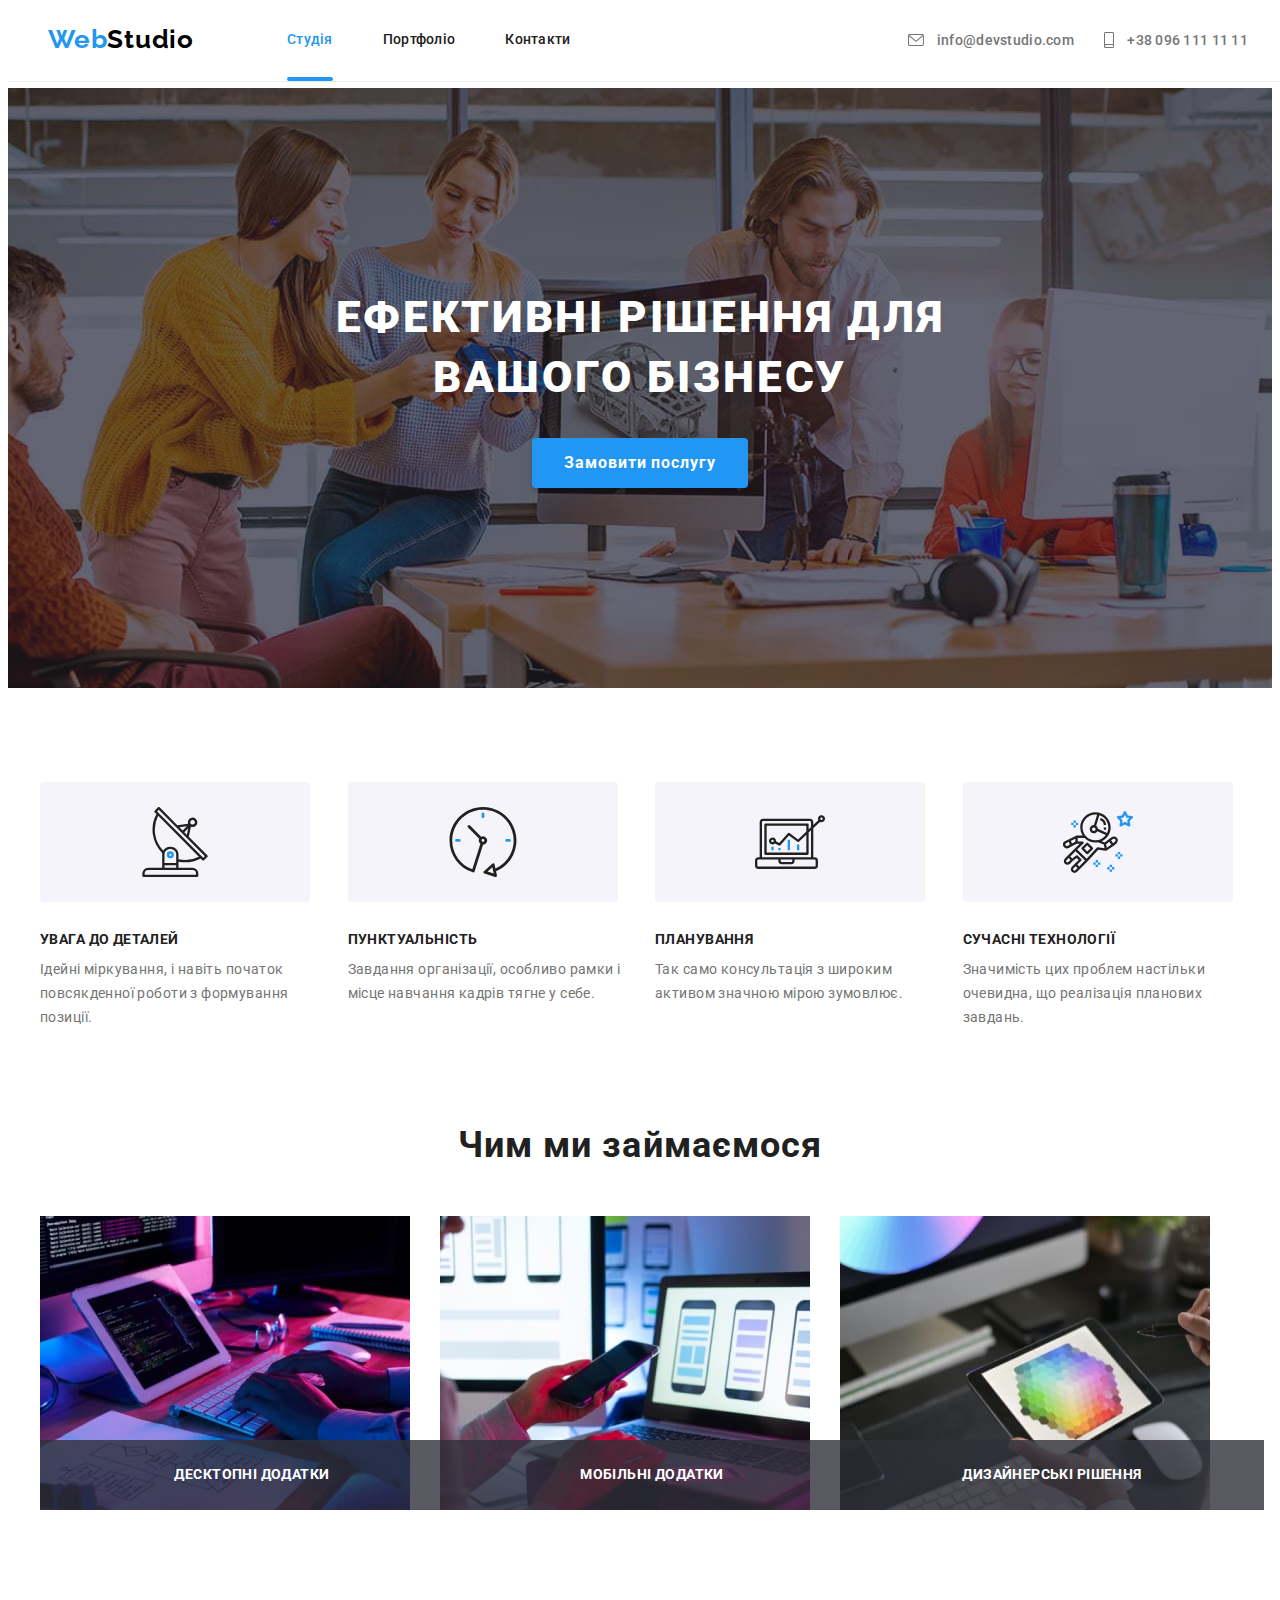
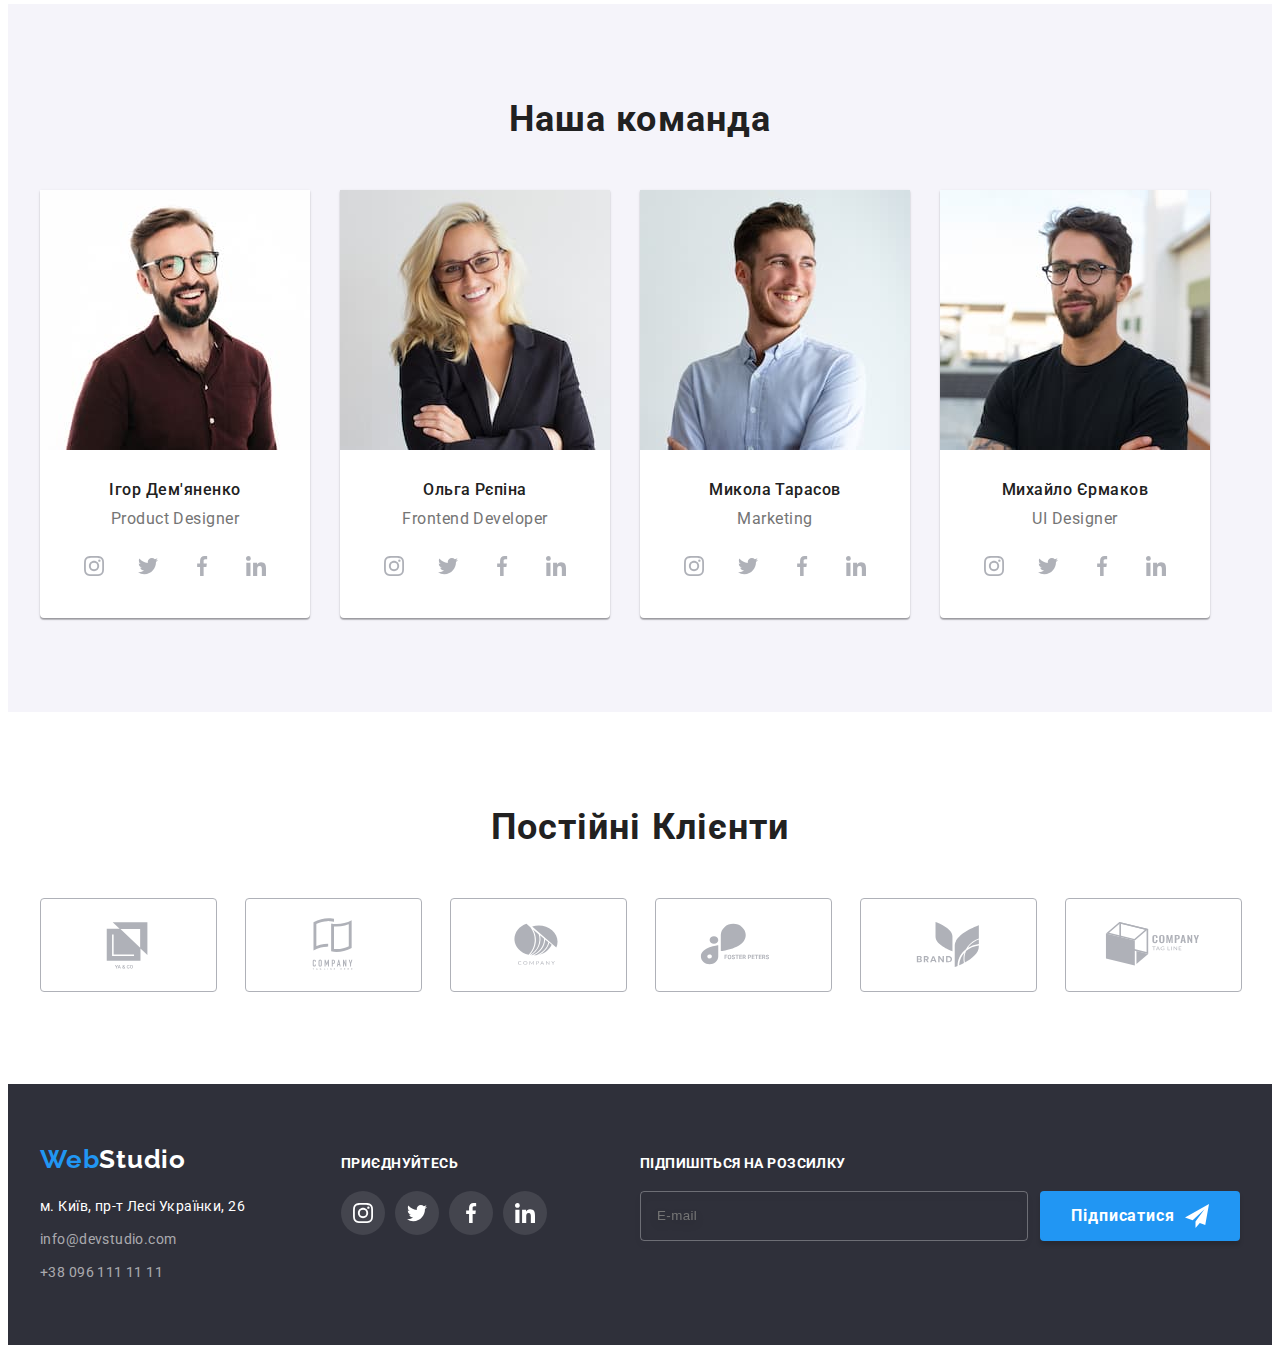
==== index.html @ 62c56f3b "clone" ====
<!DOCTYPE html>
<html lang="uk">
  <head>
    <meta charset="UTF-8" />
    <meta http-equiv="X-UA-Compatible" content="IE=edge" />
    <meta name="viewport" content="width=device-width, initial-scale=1.0" />
    <title>Студія</title>
    <link rel="preconnect" href="https://fonts.googleapis.com" />
    <link rel="preconnect" href="https://fonts.gstatic.com" crossorigin />
    <link
      href="https://fonts.googleapis.com/css2?family=Raleway:wght@700&family=Roboto:wght@400;500;700;900&display=swap"
      rel="stylesheet"
    />
    <link
      rel="stylesheet"
      href="https://cdnjs.cloudflare.com/ajax/libs/modern-normalize/1.1.0/modern-normalize.min.css"
      integrity="sha512-wpPYUAdjBVSE4KJnH1VR1HeZfpl1ub8YT/NKx4PuQ5NmX2tKuGu6U/JRp5y+Y8XG2tV+wKQpNHVUX03MfMFn9Q=="
      crossorigin="anonymous"
      referrerpolicy="no-referrer"
    />
    <link rel="stylesheet" href="./css/styles.css" />
  </head>
  <body>
    <header class="header">
      <div class="navigation-container container">
        <nav class="navigation">
          <a class="logo-link link" href="./index.html" lang="en"
            ><span class="logo-accent">Web</span>Studio</a
          >
          <ul class="navigation-list list">
            <li class="navigation-item">
              <a class="navigation-link link active" href="./index.html">Студія</a>
            </li>
            <li class="navigation-item">
              <a class="navigation-link link" href="./portfolio.html">Портфоліо</a>
            </li>
            <li class="navigation-item"><a class="navigation-link link" href="">Контакти </a></li>
          </ul>
        </nav>
        <ul class="header-list list">
          <li class="header-list-item">
            <a class="header-list-link link" href="mailto:info@devstudio.com">
              <svg class="header-list-icon" width="16" height="16">
                <use href="./images/icon-sprite.svg#icon-envelope"></use>
              </svg>
              info@devstudio.com</a
            >
          </li>
          <li class="header-list-item">
            <a class="header-list-link link" href="tel:+380961111111">
              <svg class="header-list-icon" width="10" height="16">
                <use href="./images/icon-sprite.svg#icon-smartphone"></use>
              </svg>
              +38 096 111 11 11</a
            >
          </li>
        </ul>
      </div>
    </header>
    <main class="main">
      <!-- Ефективні рішення для вашого бізнесу -->
      <section class="hero-section section">
        <div class="hero-wrap">
          <div class="container">
            <h1 class="hero-title title">Ефективні рішення для вашого бізнесу</h1>
            <button class="hero-btn" type="button" data-modal-open>Замовити послугу</button>
          </div>
        </div>
      </section>
      <!-- Наші особливості -->
      <section class="feature-section section">
        <div class="container">
          <h2 class="visually-hidden">Наші особливості</h2>
          <ul class="feature-list list">
            <li class="feature-item">
              <div class="feature-rectangle">
                <svg class="feature-icon" width="70" height="70">
                  <use href="./images/icon-sprite.svg#icon-first-feature"></use>
                </svg>
              </div>
              <h3 class="feature-title title">Увага до деталей</h3>
              <p class="feature-text">
                Ідейні міркування, і навіть початок повсякденної роботи з формування позиції.
              </p>
            </li>
            <li class="feature-item">
              <div class="feature-rectangle">
                <svg class="feature-icon" width="70" height="70">
                  <use href="./images/icon-sprite.svg#icon-second-feature"></use>
                </svg>
              </div>
              <h3 class="feature-title title">Пунктуальність</h3>
              <p class="feature-text">
                Завдання організації, особливо рамки і місце навчання кадрів тягне у себе.
              </p>
            </li>
            <li class="feature-item">
              <div class="feature-rectangle">
                <svg class="feature-icon" width="70" height="70">
                  <use href="./images/icon-sprite.svg#icon-third-feature"></use>
                </svg>
              </div>
              <h3 class="feature-title title">Планування</h3>
              <p class="feature-text">
                Так само консультація з широким активом значною мірою зумовлює.
              </p>
            </li>
            <li class="feature-item">
              <div class="feature-rectangle">
                <svg class="feature-icon" width="70" height="70">
                  <use href="./images/icon-sprite.svg#icon-fourth-feature"></use>
                </svg>
              </div>
              <h3 class="feature-title title">Сучасні технології</h3>
              <p class="feature-text">
                Значимість цих проблем настільки очевидна, що реалізація планових завдань.
              </p>
            </li>
          </ul>
        </div>
      </section>
      <!-- Чим ми займаємося -->
      <section class="section">
        <div class="container">
          <h2 class="section-title title">Чим ми займаємося</h2>
          <ul class="whatwedo-list list">
            <li class="whatwedo-item">
              <div class="whatwedo-img-thumb">
                <img
                  class="image"
                  src="./images/main-whatwedo-img-1.jpg"
                  alt="людина пише код"
                  width="370"
                  height="294"
                />
                <div class="whatwedo-overlay">
                  <h3 class="whatwedo-overlay-title">Десктопні додатки</h3>
                </div>
              </div>
            </li>
            <li class="whatwedo-item">
              <div class="whatwedo-img-thumb">
                <img
                  class="image"
                  src="./images/main-whatwedo-img-2.jpg"
                  alt="людина перевіряю дизайн мобільного застосунку"
                  width="370"
                  height="294"
                />
                <div class="whatwedo-overlay">
                  <h3 class="whatwedo-overlay-title">Мобільні додатки</h3>
                </div>
              </div>
            </li>
            <li class="whatwedo-item">
              <div class="whatwedo-img-thumb">
                <img
                  class="image"
                  src="./images/main-whatwedo-img-3.jpg"
                  alt="дизайнер обирає колір"
                  width="370"
                  height="294"
                />
                <div class="whatwedo-overlay">
                  <h3 class="whatwedo-overlay-title">Дизайнерські рішення</h3>
                </div>
              </div>
            </li>
          </ul>
        </div>
      </section>
      <!-- Наша команда -->
      <section class="gray-background-section section">
        <div class="container">
          <h2 class="section-title title">Наша команда</h2>
          <ul class="team-list list">
            <li class="team-card">
              <img
                src="./images/main-ourteam-img-1.jpg"
                alt="фотокартка Ігоря Дем'яненко"
                width="270"
                height="260"
              />
              <div class="team-member-description">
                <h3 class="team-member-name title">Ігор Дем'яненко</h3>
                <p class="member-job-position" lang="en">Product Designer</p>
                <ul class="member-soc-list soc-list list">
                  <li class="member-soc-item soc-item">
                    <a
                      href=""
                      class="member-soc-link soc-link link outline-remover"
                      target="_blank"
                      rel="noopener noreferrer nofollow"
                      ><svg class="member-soc-icon soc-icon" width="20" height="20">
                        <use href="./images/icon-sprite.svg#icon-instagram"></use></svg
                    ></a>
                  </li>
                  <li class="member-soc-item soc-item">
                    <a
                      href=""
                      class="member-soc-link soc-link link outline-remover"
                      target="_blank"
                      rel="noopener noreferrer nofollow"
                      ><svg class="member-soc-icon soc-icon" width="20" height="20">
                        <use href="./images/icon-sprite.svg#icon-twitter"></use></svg
                    ></a>
                  </li>
                  <li class="member-soc-item soc-item">
                    <a
                      href=""
                      class="member-soc-link soc-link link outline-remover"
                      target="_blank"
                      rel="noopener noreferrer nofollow"
                      ><svg class="member-soc-icon soc-icon" width="20" height="20">
                        <use href="./images/icon-sprite.svg#icon-facebook"></use></svg
                    ></a>
                  </li>
                  <li class="member-soc-item soc-item">
                    <a
                      href=""
                      class="member-soc-link soc-link link outline-remover"
                      target="_blank"
                      rel="noopener noreferrer nofollow"
                      ><svg class="member-soc-icon soc-icon" width="20" height="20">
                        <use href="./images/icon-sprite.svg#icon-linkedin"></use></svg
                    ></a>
                  </li>
                </ul>
              </div>
            </li>
            <li class="team-card">
              <img
                src="./images/main-ourteam-img-2.jpg"
                alt="фотокартка Ольги Рєпіної"
                width="270"
                height="260"
              />
              <div class="team-member-description">
                <h3 class="team-member-name title">Ольга Рєпіна</h3>
                <p class="member-job-position" lang="en">Frontend Developer</p>
                <ul class="member-soc-list soc-list list">
                  <li class="member-soc-item soc-item">
                    <a
                      href=""
                      class="member-soc-link soc-link link outline-remover"
                      target="_blank"
                      rel="noopener noreferrer nofollow"
                      ><svg class="member-soc-icon soc-icon" width="20" height="20">
                        <use href="./images/icon-sprite.svg#icon-instagram"></use></svg
                    ></a>
                  </li>
                  <li class="member-soc-item soc-item">
                    <a
                      href=""
                      class="member-soc-link soc-link link outline-remover"
                      target="_blank"
                      rel="noopener noreferrer nofollow"
                      ><svg class="member-soc-icon soc-icon" width="20" height="20">
                        <use href="./images/icon-sprite.svg#icon-twitter"></use></svg
                    ></a>
                  </li>
                  <li class="member-soc-item soc-item">
                    <a
                      href=""
                      class="member-soc-link soc-link link outline-remover"
                      target="_blank"
                      rel="noopener noreferrer nofollow"
                      ><svg class="member-soc-icon soc-icon" width="20" height="20">
                        <use href="./images/icon-sprite.svg#icon-facebook"></use></svg
                    ></a>
                  </li>
                  <li class="member-soc-item soc-item">
                    <a
                      href=""
                      class="member-soc-link soc-link link outline-remover"
                      target="_blank"
                      rel="noopener noreferrer nofollow"
                      ><svg class="member-soc-icon soc-icon" width="20" height="20">
                        <use href="./images/icon-sprite.svg#icon-linkedin"></use></svg
                    ></a>
                  </li>
                </ul>
              </div>
            </li>
            <li class="team-card">
              <img
                src="./images/main-ourteam-img-3.jpg"
                alt="фотокартка Миколи Тарасова"
                width="270"
                height="260"
              />
              <div class="team-member-description">
                <h3 class="team-member-name title">Микола Тарасов</h3>
                <p class="member-job-position" lang="en">Marketing</p>
                <ul class="member-soc-list soc-list list">
                  <li class="member-soc-item soc-item">
                    <a
                      href=""
                      class="member-soc-link soc-link link outline-remover"
                      target="_blank"
                      rel="noopener noreferrer nofollow"
                      ><svg class="member-soc-icon soc-icon" width="20" height="20">
                        <use href="./images/icon-sprite.svg#icon-instagram"></use></svg
                    ></a>
                  </li>
                  <li class="member-soc-item soc-item">
                    <a
                      href=""
                      class="member-soc-link soc-link link outline-remover"
                      target="_blank"
                      rel="noopener noreferrer nofollow"
                      ><svg class="member-soc-icon soc-icon" width="20" height="20">
                        <use href="./images/icon-sprite.svg#icon-twitter"></use></svg
                    ></a>
                  </li>
                  <li class="member-soc-item soc-item">
                    <a
                      href=""
                      class="member-soc-link soc-link link outline-remover"
                      target="_blank"
                      rel="noopener noreferrer nofollow"
                      ><svg class="member-soc-icon soc-icon" width="20" height="20">
                        <use href="./images/icon-sprite.svg#icon-facebook"></use></svg
                    ></a>
                  </li>
                  <li class="member-soc-item soc-item">
                    <a
                      href=""
                      class="member-soc-link soc-link link outline-remover"
                      target="_blank"
                      rel="noopener noreferrer nofollow"
                      ><svg class="member-soc-icon soc-icon" width="20" height="20">
                        <use href="./images/icon-sprite.svg#icon-linkedin"></use></svg
                    ></a>
                  </li>
                </ul>
              </div>
            </li>
            <li class="team-card">
              <img
                src="./images/main-ourteam-img-4.jpg"
                alt="фотокартка Михайла Єрмакова"
                width="270"
                height="260"
              />
              <div class="team-member-description">
                <h3 class="team-member-name title">Михайло Єрмаков</h3>
                <p class="member-job-position" lang="en">
                  <abbr class="abbreviation" title="User interface">UI</abbr> Designer
                </p>
                <ul class="member-soc-list soc-list list">
                  <li class="member-soc-item soc-item">
                    <a
                      href=""
                      class="member-soc-link soc-link link outline-remover"
                      target="_blank"
                      rel="noopener noreferrer nofollow"
                      ><svg class="member-soc-icon soc-icon" width="20" height="20">
                        <use href="./images/icon-sprite.svg#icon-instagram"></use></svg
                    ></a>
                  </li>
                  <li class="member-soc-item soc-item">
                    <a
                      href=""
                      class="member-soc-link soc-link link outline-remover"
                      target="_blank"
                      rel="noopener noreferrer nofollow"
                      ><svg class="member-soc-icon soc-icon" width="20" height="20">
                        <use href="./images/icon-sprite.svg#icon-twitter"></use></svg
                    ></a>
                  </li>
                  <li class="member-soc-item soc-item">
                    <a
                      href=""
                      class="member-soc-link soc-link link outline-remover"
                      target="_blank"
                      rel="noopener noreferrer nofollow"
                      ><svg class="member-soc-icon soc-icon" width="20" height="20">
                        <use href="./images/icon-sprite.svg#icon-facebook"></use></svg
                    ></a>
                  </li>
                  <li class="member-soc-item soc-item">
                    <a
                      href=""
                      class="member-soc-link soc-link link outline-remover"
                      target="_blank"
                      rel="noopener noreferrer nofollow"
                      ><svg class="member-soc-icon soc-icon" width="20" height="20">
                        <use href="./images/icon-sprite.svg#icon-linkedin"></use></svg
                    ></a>
                  </li>
                </ul>
              </div>
            </li>
          </ul>
        </div>
      </section>
      <!-- Постійні клієнти -->
      <section class="section">
        <div class="container">
          <h2 class="section-title title">Постійні Клієнти</h2>
          <ul class="regularclients-list list">
            <li class="regularclients-item">
              <a
                href=""
                class="regularclients-link link outline-remover"
                target="_blank"
                rel="noopener noreferrer nofollow"
              >
                <svg class="regularclients-icon" width="106" height="60">
                  <use href="./images/icon-sprite.svg#icon-first-client-logo"></use>
                </svg>
              </a>
            </li>
            <li class="regularclients-item">
              <a
                href=""
                class="regularclients-link link outline-remover"
                target="_blank"
                rel="noopener noreferrer nofollow"
              >
                <svg class="regularclients-icon" width="106" height="60">
                  <use href="./images/icon-sprite.svg#icon-second-client-logo"></use>
                </svg>
              </a>
            </li>
            <li class="regularclients-item">
              <a
                href=""
                class="regularclients-link link outline-remover"
                target="_blank"
                rel="noopener noreferrer nofollow"
              >
                <svg class="regularclients-icon" width="106" height="60">
                  <use href="./images/icon-sprite.svg#icon-third-client-logo"></use>
                </svg>
              </a>
            </li>
            <li class="regularclients-item">
              <a
                href=""
                class="regularclients-link link outline-remover"
                target="_blank"
                rel="noopener noreferrer nofollow"
              >
                <svg class="regularclients-icon" width="106" height="60">
                  <use href="./images/icon-sprite.svg#icon-fourth-client-logo"></use>
                </svg>
              </a>
            </li>
            <li class="regularclients-item">
              <a
                href=""
                class="regularclients-link link outline-remover"
                target="_blank"
                rel="noopener noreferrer nofollow"
              >
                <svg class="regularclients-icon" width="106" height="60">
                  <use href="./images/icon-sprite.svg#icon-fifth-client-logo"></use>
                </svg>
              </a>
            </li>
            <li class="regularclients-item">
              <a
                href=""
                class="regularclients-link link outline-remover"
                target="_blank"
                rel="noopener noreferrer nofollow"
              >
                <svg class="regularclients-icon" width="106" height="60">
                  <use href="./images/icon-sprite.svg#icon-sixth-client-logo"></use>
                </svg>
              </a>
            </li>
          </ul>
        </div>
      </section>
    </main>
    <footer class="footer">
      <div class="container">
        <div class="footer-first-column">
          <a class="logo-link link" href="./index.html" lang="en"
            ><span class="logo-accent">Web</span>Studio</a
          >
          <address>
            <ul class="footer-address-list list">
              <li>
                <a
                  class="footer-address-item map-position link outline-remover"
                  href="https://goo.gl/maps/ELRzLiQ2vCGN3Ftp9"
                  target="_blank"
                  rel="noopener noreferrer nofollow"
                >
                  м. Київ, пр-т Лесі Українки, 26
                </a>
              </li>
              <li>
                <a class="footer-address-item link outline-remover" href="mailto:info@devstudio.com"
                  >info@devstudio.com</a
                >
              </li>
              <li>
                <a class="footer-address-item link outline-remover" href="tel:+380961111111"
                  >+38 096 111 11 11</a
                >
              </li>
            </ul>
          </address>
        </div>
        <div class="footer-second-column">
          <h2 class="footer-title">Приєднуйтесь</h2>
          <ul class="footer-soc-list soc-list list">
            <li class="footer-soc-item soc-item">
              <a
                href=""
                class="footer-soc-link soc-link link outline-remover"
                target="_blank"
                rel="noopener noreferrer nofollow"
                ><svg class="footer-soc-icon soc-icon" width="20" height="20">
                  <use href="./images/icon-sprite.svg#icon-instagram"></use></svg
              ></a>
            </li>
            <li class="footer-soc-item soc-item">
              <a
                href=""
                class="footer-soc-link soc-link link outline-remover"
                target="_blank"
                rel="noopener noreferrer nofollow"
                ><svg class="footer-soc-icon soc-icon" width="20" height="20">
                  <use href="./images/icon-sprite.svg#icon-twitter"></use></svg
              ></a>
            </li>
            <li class="footer-soc-item soc-item">
              <a
                href=""
                class="footer-soc-link soc-link link outline-remover"
                target="_blank"
                rel="noopener noreferrer nofollow"
                ><svg class="footer-soc-icon soc-icon" width="20" height="20">
                  <use href="./images/icon-sprite.svg#icon-facebook"></use></svg
              ></a>
            </li>
            <li class="footer-soc-item soc-item">
              <a
                href=""
                class="footer-soc-link soc-link link outline-remover"
                target="_blank"
                rel="noopener noreferrer nofollow"
                ><svg class="footer-soc-icon soc-icon" width="20" height="20">
                  <use href="./images/icon-sprite.svg#icon-linkedin"></use></svg
              ></a>
            </li>
          </ul>
        </div>
        <div class="footer-third-column">
          <h2 class="footer-title">
            <label for="footer-email-input">Підпишіться на розсилку</label>
          </h2>
          <form class="footer-subscribe-form">
            <input
              type="email"
              name="email"
              class="footer-email-input"
              id="footer-email-input"
              placeholder="E-mail"
            /><button type="submit" class="submit-btn">
              Підписатися<svg class="footer-send-icon" width="24" height="24">
                <use href="./images/icon-sprite.svg#icon-footer-send"></use>
              </svg>
            </button>
          </form>
        </div>
      </div>
    </footer>
    <!-- MODAL -->
    <div class="orderaservice-backdrop is-hidden" data-modal>
      <div class="orderaservice-modal">
        <button type="button" data-modal-close class="orderaservice-closebutton">
          <svg class="icon icon-close-button" width="18" height="18">
            <use href="./images/icon-sprite.svg#icon-close-button"></use>
          </svg>
        </button>
        <p class="orderaservice-modal-title title">Залиште свої дані, ми вам передзвонимо</p>
        <form>
          <ul class="orderaservice-modal-list list">
            <li class="orderaservice-list-item">
              <label class="orderaservice-input-label"
                ><span class="orderaservice-label-name">Ім'я</span
                ><span class="orderaservice-field-wrap">
                  <input
                    type="text"
                    name="name"
                    class="orderaservice-modal-field orderaservice-modal-input"
                    required
                  />
                  <svg class="icon-modal" width="18" height="18">
                    <use href="./images/icon-sprite.svg#icon-modal-name"></use>
                  </svg> </span
              ></label>
            </li>
            <li class="orderaservice-list-item">
              <label class="orderaservice-input-label"
                ><span class="orderaservice-label-name">Телефон</span
                ><span class="orderaservice-field-wrap">
                  <input
                    type="tel"
                    name="phone"
                    class="orderaservice-modal-field orderaservice-modal-input"
                    required />
                  <svg class="icon-modal" width="18" height="18">
                    <use href="./images/icon-sprite.svg#icon-modal-tel"></use></svg></span
              ></label>
            </li>
            <li class="orderaservice-list-item">
              <label class="orderaservice-input-label"
                ><span class="orderaservice-label-name">Пошта</span
                ><span class="orderaservice-field-wrap"
                  ><input
                    type="email"
                    name="email"
                    class="orderaservice-modal-field orderaservice-modal-input"
                    required /><svg class="icon-modal" width="18" height="18">
                    <use href="./images/icon-sprite.svg#icon-modal-email"></use></svg></span
              ></label>
            </li>
            <li class="orderaservice-list-item">
              <label class="orderaservice-input-label"
                ><span class="orderaservice-label-name">Коментар</span
                ><textarea
                  placeholder="Введіть текст"
                  name="coment"
                  class="orderaservice-modal-field orderaservice-modal-textarea"
                ></textarea>
              </label>
            </li>
          </ul>
          <div class="terms-field-wrap">
            <label class="orderaservice-checkbox-label">
              <input type="checkbox" value="terms" class="orderaservice-checkbox-engine" required />
              <svg class="terms-icon-unchecked" width="16" height="15">
                <use href="./images/icon-sprite.svg#icon-modal-checkbox-empty"></use>
              </svg>
              <svg class="terms-icon-checked" width="16" height="15">
                <use href="./images/icon-sprite.svg#icon-modal-checkbox"></use>
              </svg>
              <span class="orderaservice-terms-text">
                Погоджуюся з розсилкою та приймаю
                <a href="" class="orderaservice-terms-link">Умови договору</a>
              </span>
            </label>
          </div>
          <div class="submitbutton-wrap">
            <button type="submit" class="submit-btn">Відправити</button>
          </div>
        </form>
      </div>
    </div>
    <!-- Script -->
    <script src="./js/modal.js"></script>
  </body>
</html>
---- css/styles.css ----
:root {
  --main-transition: 250ms cubic-bezier(0.4, 0, 0.2, 1);

  --header-border-color: #ececec;
  --primary-text-color: #757575;
  --title-text-color: #212121;
  --accent-color: #2196f3;
  --main-btn-active-color: #188ce8;
  --white-text-color: #ffffff;
  --active-button-text-color: #ffffff;
  --whatwedo-overlay-bg-color: rgba(47, 48, 58, 0.8);
  --card-bg-color: #ffffff;
  --main-bg-color: #ffffff;
  --secondary-bg-color: #f5f4fa;
  --dark-bg-color: #2f303a;
  --hero-reserv-bg-color: #c4c4c4;
  --unactive-button-bg-color: #f5f4fa;
  --footer-address-secondary-color: rgba(255, 255, 255, 0.6);
  --main-black-color: #000000;
  --portfolio-card-border-color: #eeeeee;
  --unactive-svg-color: #afb1b8;
  --unactive-footer-svg-bg-color: rgba(255, 255, 255, 0.1);
  --portfolio-overlay-bg-color: rgba(33, 150, 243, 0.9);
}

body {
  font-family: 'Roboto', sans-serif;
  background-color: var(--main-bg-color);
  color: var(--primary-text-color);
}

p,
h1,
h2,
h3,
h4,
h5,
h6 {
  margin: 0;
}

ol,
ul {
  margin: 0;
  padding-left: 0;
}

img {
  display: block;
  max-width: 100%;
  height: auto;
}

.list {
  list-style-type: none;
}

.link {
  text-decoration: none;

  color: inherit;
}

.outline-remover:focus {
  outline: inherit;
}

.title {
  color: var(--title-text-color);
}

.container {
  width: 1200px;
  margin-left: auto;
  margin-right: auto;
  padding-left: 15px;
  padding-right: 15px;
}

.section {
  padding-top: 94px;
  padding-bottom: 94px;
}

/* --------------HEADER----------------- */

.header {
  position: fixed;
  top: 0;
  z-index: 2;
  width: 100vw;
  border-bottom: solid 1px;
  background-color: var(--main-bg-color);
  border-color: var(--header-border-color);
}
.logo-link {
  display: inline-block;
  padding-top: 24px;
  padding-bottom: 25px;

  font-family: 'Raleway', sans-serif;
  font-style: normal;
  font-weight: 700;
  font-size: 26px;
  line-height: 1.2;
  letter-spacing: 0.03em;

  color: var(--main-black-color);
}

.logo-accent {
  color: var(--accent-color);
}

.navigation-item {
  position: relative;
  font-weight: 500;
  font-size: 14px;
  line-height: 1.14;
  letter-spacing: 0.02em;
  color: var(--title-text-color);
}

.navigation-link,
.header-list-link {
  display: inline-block;
  padding-top: 32px;
  padding-bottom: 32px;
  transition: color var(--main-transition);
}

.navigation-link.active::after {
  content: '';
  position: absolute;
  bottom: -1px;
  left: 0;
  width: 100%;
  height: 4px;
  background: var(--accent-color);
  border-radius: 2px;
}

.header-list-item {
  font-weight: 500;
  font-size: 14px;
  line-height: 1.14;
  letter-spacing: 0.02em;

  color: var(--primary-text-color);
}

.navigation-container,
.navigation {
  display: flex;
  align-items: center;
}

.navigation-list {
  display: flex;
  margin-left: 93px;
}

.header-list {
  display: flex;
  margin-left: auto;
  fill: currentColor;
}

.navigation-item:not(:last-child) {
  margin-right: 50px;
}

.header-list-item:not(:last-child) {
  margin-right: 30px;
}

.header-list-icon {
  vertical-align: text-bottom;
  margin-right: 10px;
}

/* --------------HERO----------------- */

.main {
  padding-top: 80px;
}

.section.hero-section {
  text-align: center;
  padding-top: 0;
  padding-bottom: 0;
}

.hero-wrap {
  max-width: 1600px;
  height: 100%;
  margin-left: auto;
  margin-right: auto;
  padding-top: 200px;
  padding-bottom: 200px;

  background-color: var(--hero-reserv-bg-color);

  background-image: linear-gradient(rgba(47, 48, 58, 0.4), rgba(47, 48, 58, 0.4)),
    url(../images/hero-bg-img.jpg);
  background-repeat: no-repeat;
  background-position: center;
  background-size: cover;
}

.hero-title {
  max-width: 696px;
  margin-left: auto;
  margin-right: auto;
  margin-bottom: 30px;

  font-weight: 900;
  font-size: 44px;
  line-height: 1.36;
  letter-spacing: 0.06em;
  text-transform: uppercase;

  color: var(--white-text-color);
}

.hero-btn {
  padding: 10px 32px;
  min-width: 200px;

  font-family: inherit;
  font-weight: 700;
  font-size: 16px;
  line-height: 1.88;
  letter-spacing: 0.06em;
  border: transparent;
  border-radius: 4px;
  cursor: pointer;

  transition: background-color var(--main-transition);

  background-color: var(--accent-color);
  color: var(--active-button-text-color);
  box-shadow: 0px 4px 4px rgba(0, 0, 0, 0.15);
  border-radius: 4px;
}

.hero-btn:hover,
.hero-btn:focus {
  background-color: var(--main-btn-active-color);
}

/* --------------FEATURES----------------- */

.feature-section.section {
  padding-bottom: 0;
}

.visually-hidden {
  position: absolute;
  white-space: nowrap;
  width: 1px;
  height: 1px;
  overflow: hidden;
  border: 0;
  padding: 0;
  clip: rect(0 0 0 0);
  clip-path: inset(50%);
  margin: -1px;
}

.feature-list {
  display: flex;
  gap: 30px;
}

.feature-item {
  flex-basis: calc((100% - 90px) / 4);
}

.feature-rectangle {
  display: flex;
  justify-content: center;
  align-items: center;
  height: 120px;
  width: 270px;
  margin-bottom: 30px;

  background-color: #f5f4fa;
  border-radius: 4px;
}

.feature-title {
  margin-bottom: 10px;

  font-size: 14px;
  line-height: 1.14;
  letter-spacing: 0.03em;
  text-transform: uppercase;
}

.feature-text {
  font-size: 14px;
  line-height: 1.71;
  letter-spacing: 0.03em;
}

/* --------------WHATWEDO----------------- */

.section-title {
  margin-bottom: 50px;

  font-size: 36px;
  line-height: 1.17;
  text-align: center;
  letter-spacing: 0.03em;
}

.whatwedo-list {
  display: flex;
  flex-wrap: wrap;
  gap: 30px;
}

.whatwedo-item {
  flex-basis: ((100% - 60px) / 4);
}

.whatwedo-img-thumb {
  position: relative;
  width: 100%;
  height: 100%;
}

.whatwedo-overlay {
  position: absolute;
  bottom: 0;

  width: 100%;
  padding: 27px;
  text-align: center;
  background-color: var(--whatwedo-overlay-bg-color);
}

.whatwedo-overlay-title {
  font-size: 14px;
  line-height: 1.14;
  letter-spacing: 0.03em;
  text-transform: uppercase;
  color: var(--white-text-color);
}

/* --------------OURTEAM----------------- */

.gray-background-section {
  background-color: var(--secondary-bg-color);
}

.team-list {
  display: flex;
  flex-wrap: wrap;
  gap: 30px;
}

.team-card {
  flex-basis: ((100% - 90px) / 4);
  background-color: var(--card-bg-color);
  box-shadow: 0px 1px 3px rgba(0, 0, 0, 0.12), 0px 1px 1px rgba(0, 0, 0, 0.14),
    0px 2px 1px rgba(0, 0, 0, 0.2);
  border-radius: 0px 0px 4px 4px;
}

.team-member-description {
  padding: 30px;
}

.team-member-name {
  margin-bottom: 10px;

  font-weight: 500;
  font-size: 16px;
  line-height: 1.19;
  text-align: center;
  letter-spacing: 0.03em;
}

.member-job-position {
  margin-bottom: 16px;

  font-size: 16px;
  line-height: 1.19;
  text-align: center;
  letter-spacing: 0.03em;
}

.member-job-position .abbreviation {
  text-decoration: none;
}

.soc-list {
  display: flex;
  gap: 10px;
}

.member-soc-list {
  justify-content: center;
}

.soc-item {
  height: 44px;
  width: 44px;
}

.soc-link {
  display: flex;
  justify-content: center;
  align-items: center;
  height: 100%;
  width: 100%;

  transition: color var(--main-transition), background-color var(--main-transition);

  border-radius: 50%;
  background-color: transparent;
  fill: currentColor;
}

.member-soc-link {
  color: var(--unactive-svg-color);
  background-color: transparent;
}

.soc-link:hover,
.soc-link:focus {
  color: var(--active-button-text-color);
  background-color: var(--accent-color);
}

/* ----------REGULARCLIENTS------------- */

.regularclients-list {
  display: flex;
  flex-wrap: wrap;
  gap: 30px;
}

.regularclients-item {
  width: calc((100% - 150px) / 6);
  height: 92px;
}
.regularclients-link {
  display: flex;
  justify-content: center;
  align-items: center;
  width: 100%;
  height: 100%;

  transition: border-color var(--main-transition), color var(--main-transition);

  border: 1px solid;
  border-color: var(--unactive-svg-color);
  border-radius: 4px;
  color: var(--unactive-svg-color);
  fill: currentColor;
}

.regularclients-link:hover,
.regularclients-link:focus {
  border-color: var(--accent-color);
  color: var(--accent-color);
}

/* --------------FOOTER----------------- */

.footer {
  padding-top: 60px;
  padding-bottom: 60px;

  background-color: var(--dark-bg-color);
}

.footer .container {
  display: flex;
  align-items: baseline;
}

.footer-first-column {
  width: 231px;
  margin-right: 70px;
  flex-shrink: 0;
}

.footer .logo-link {
  margin-bottom: 20px;
  padding: 0;

  color: var(--white-text-color);
}

.footer-address-list {
  font-style: normal;
  font-size: 14px;
  line-height: 1.71;
  letter-spacing: 0.03em;

  color: var(--footer-address-secondary-color);
}

.footer-address-list li:not(:last-child) {
  margin-bottom: 9px;
}

.footer-address-item {
  transition: color var(--main-transition);
}

.map-position {
  color: var(--white-text-color);
}

.navigation-link.active,
.navigation-link:hover,
.navigation-link:focus,
.header-list-link:hover,
.header-list-link:focus,
.footer-address-item:hover,
.footer-address-item:focus {
  color: var(--accent-color);
}

.footer-second-column {
  margin-right: 93px;
}

.footer-title {
  font-size: 14px;
  line-height: calc(16 / 14);
  letter-spacing: 0.03em;
  text-transform: uppercase;
  margin-bottom: 20px;
  user-select: none;

  color: var(--white-text-color);
}

.footer-soc-link {
  color: var(--white-text-color);
  background-color: var(--unactive-footer-svg-bg-color);
}

.footer-third-column {
  width: 100%;
}

.footer-subscribe-form {
  display: flex;
  height: 50px;
  gap: 12px;
}

.footer-email-input {
  flex-grow: 1;
  padding-left: 16px;

  line-height: 1.25;
  letter-spacing: 0.03em;

  color: var(--white-text-color);
  background-color: transparent;
  border: 1px solid;
  border-color: rgba(255, 255, 255, 0.3);
  border-radius: 4px;
  outline: transparent;
  filter: drop-shadow(0px 4px 4px rgba(0, 0, 0, 0.15));
  transition: border-color var(--main-transition);
}

.footer-email-input:focus {
  border-color: var(--accent-color);
}

.submit-btn {
  padding-top: 10px;
  padding-bottom: 10px;
  width: 200px;

  font-family: inherit;
  font-weight: 700;
  font-size: 16px;
  line-height: 1.88;
  letter-spacing: 0.06em;
  border: transparent;
  border-radius: 4px;
  cursor: pointer;

  transition: background-color var(--main-transition);

  background-color: var(--accent-color);
  color: var(--active-button-text-color);
  box-shadow: 0px 4px 4px rgba(0, 0, 0, 0.15);
  border-radius: 4px;
}

.footer .submit-btn {
  /* padding: 0; */
  display: flex;
  align-items: center;
  justify-content: center;
  gap: 10px;
}

.submit-btn:hover,
.submit-btn:focus {
  background-color: var(--main-btn-active-color);
}

.footer-send-icon {
  fill: var(--active-button-text-color);
}

/* ----------------MODAL------------------- */

.orderaservice-backdrop {
  width: 100%;
  height: 100%;
  background-color: rgba(0, 0, 0, 0.2);
  position: fixed;
  z-index: 2;
  top: 0;
  left: 0;
  transition: opacity var(--main-transition), visibility var(--main-transition);
}

.orderaservice-modal {
  width: 528px;
  min-height: 581px;
  position: absolute;
  top: 50%;
  left: 50%;
  transform: translate(-50%, -50%) scale(1);
  transition: transform var(--main-transition);
  padding: 40px;

  background-color: var(--main-bg-color);
  box-shadow: 0px 1px 3px rgba(0, 0, 0, 0.12), 0px 1px 1px rgba(0, 0, 0, 0.14),
    0px 2px 1px rgba(0, 0, 0, 0.2);
  border-radius: 4px;
}

.orderaservice-backdrop.is-hidden .orderaservice-modal {
  transform: translate(-50%, -50%) scale(1.1);
}

.orderaservice-backdrop.is-hidden {
  opacity: 0;
  visibility: hidden;
  pointer-events: none;
}

.orderaservice-closebutton {
  position: absolute;
  padding: 0;
  top: 14px;
  right: 14px;
  display: flex;
  justify-content: center;
  align-items: center;
  width: 30px;
  height: 30px;
  background-color: transparent;
  border: 1px solid rgba(0, 0, 0, 0.1);
  border-radius: 50%;
  cursor: pointer;
}

.orderaservice-modal-title {
  margin-bottom: 12px;
  font-weight: 700;
  font-size: 20px;
  line-height: 1.15;
  text-align: center;
  letter-spacing: 0.03em;
}

.orderaservice-label-name {
  display: block;
  margin-bottom: 4px;
  font-size: 12px;
  line-height: 14px;
  letter-spacing: 0.01em;
  user-select: none;
}

.orderaservice-modal-list {
  margin-bottom: 20px;
}

.orderaservice-list-item:not(:last-child) {
  margin-bottom: 10px;
}

.orderaservice-field-wrap {
  position: relative;
}

.icon-modal {
  position: absolute;
  top: 50%;
  left: 12px;
  transform: translateY(-50%);
  transition: fill var(--main-transition);
}

.orderaservice-modal-input:focus + .icon-modal {
  fill: var(--accent-color);
}

.orderaservice-modal-field {
  display: block;
  width: 100%;
  font-size: 12px;
  line-height: 14px;
  letter-spacing: 0.01em;
  border: 1px solid;
  border-color: rgba(33, 33, 33, 0.2);
  border-radius: 4px;
  outline: transparent;
  transition: border-color var(--main-transition);
}

.orderaservice-modal-field:focus {
  border-color: var(--accent-color);
}

.orderaservice-modal-input {
  height: 40px;
  padding-left: 42px;
}

.orderaservice-modal-textarea {
  resize: none;
  height: 120px;
  padding: 12px 16px;
}

.terms-field-wrap {
  display: block;
  padding-left: 14px;
  margin-bottom: 30px;
}

.orderaservice-checkbox-label {
  position: relative;

  font-size: 14px;
  line-height: 1.71;
  letter-spacing: 0.03em;
}

.orderaservice-terms-text {
  margin-left: 22px;
  user-select: none;
}

.orderaservice-terms-link {
  color: var(--accent-color);
  text-decoration-skip-ink: none;
}

.terms-icon-unchecked {
  position: absolute;
  top: 50%;
  left: 0px;
  transform: translateY(-50%);
  transition: color var(--main-transition);
  fill: currentColor;
  color: var(--title-text-color);
}

.terms-icon-checked {
  position: absolute;
  top: 50%;
  left: 0px;
  transform: translateY(-50%);
  background-color: var(--accent-color);
  border-color: #ffffff;
  border-radius: 2px;
  color: var(--white-text-color);
  fill: currentColor;
}

.orderaservice-checkbox-engine {
  position: absolute;
  top: 57%;
  left: 2.5px;
  transform: translateY(-50%);
  white-space: nowrap;
  overflow: hidden;
  border: 0;
  padding: 0;
  clip: rect(0 0 0 0);
  clip-path: inset(50%);
  margin: -1px;
}

.orderaservice-checkbox-engine:checked ~ .terms-icon-unchecked {
  opacity: 0;
  transform: translateY(-50%);
}

.orderaservice-checkbox-engine:not(:checked) ~ .terms-icon-checked {
  opacity: 0;
  transform: translateY(-50%);
}

.orderaservice-checkbox-engine:focus ~ .terms-icon-unchecked {
  color: var(--accent-color);
}

.submitbutton-wrap {
  display: flex;
  justify-content: center;
}

.submitbutton-wrap .submit-btn {
  text-align: center;
  display: block;
}

/* --------------PORTFOLIO----------------- */
/* ----------------PAGE-------------------- */

.filter-list {
  display: flex;
  justify-content: center;
  gap: 8px;
  margin-bottom: 50px;
}

.filter-btn {
  min-width: 73px;
  padding: 6px 22px;

  font-family: inherit;
  font-weight: 500;
  font-size: 16px;
  line-height: 1.62;
  letter-spacing: 0.03em;
  border: transparent;
  border-radius: 4px;
  cursor: pointer;
  transition: background-color var(--main-transition), color var(--main-transition),
    box-shadow var(--main-transition);

  background-color: var(--unactive-button-bg-color);
  color: var(--title-text-color);
  box-shadow: 0px 0px 0px rgba(0, 0, 0, 0), 0px 0px 0px rgba(0, 0, 0, 0),
    0px 0px 0px rgba(0, 0, 0, 0);
}

.filter-btn:hover,
.filter-btn:focus {
  background-color: var(--accent-color);
  color: var(--active-button-text-color);
  box-shadow: 0px 3px 1px rgba(0, 0, 0, 0.1), 0px 1px 2px rgba(0, 0, 0, 0.08),
    0px 2px 2px rgba(0, 0, 0, 0.12);
}

.portfolio-list {
  display: flex;
  flex-wrap: wrap;
  gap: 30px;
}

.portfolio-card {
  flex-basis: calc((100% - 60px) / 3);

  background: var(--card-bg-color);
}

.portfolio-card-link {
  display: block;
  width: 100%;
  height: 100%;

  transition: box-shadow var(--main-transition);

  box-shadow: 0px 0px 0px rgba(0, 0, 0, 0), 0px 0px 0px rgba(0, 0, 0, 0),
    0px 0px 0px rgba(0, 0, 0, 0);
}

.portfolio-card-link:hover,
.portfolio-card-link:focus {
  box-shadow: 0px 1px 1px rgba(0, 0, 0, 0.12), 0px 4px 4px rgba(0, 0, 0, 0.06),
    1px 4px 6px rgba(0, 0, 0, 0.16);
}

.portfolio-img-thumb {
  position: relative;
  overflow: hidden;
}

.portfolio-img-overlay {
  position: absolute;
  top: 0;
  left: 0;
  transform: translateY(101%);
  transition: transform var(--main-transition);
  display: flex;
  align-items: center;
  padding: 24px;
  width: 100%;
  height: 100%;
  background-color: var(--portfolio-overlay-bg-color);
}

.portfolio-card-link:hover .portfolio-img-overlay,
.portfolio-card-link:focus .portfolio-img-overlay {
  transform: translate(0);
}

.portfolio-overlay-text {
  font-size: 18px;
  line-height: 1.56;
  letter-spacing: 0.03em;

  color: var(--white-text-color);
}

.portfolio-card-description {
  padding: 20px 24px;
  border: solid;
  border-width: 0 1px 1px 1px;

  border-color: var(--portfolio-card-border-color);
}

.portfolio-card-title {
  margin-bottom: 4px;

  font-size: 18px;
  line-height: 2;
  letter-spacing: 0.06em;
}

.portfolio-card-text {
  font-size: 16px;
  line-height: 1.88;
  letter-spacing: 0.03em;
}
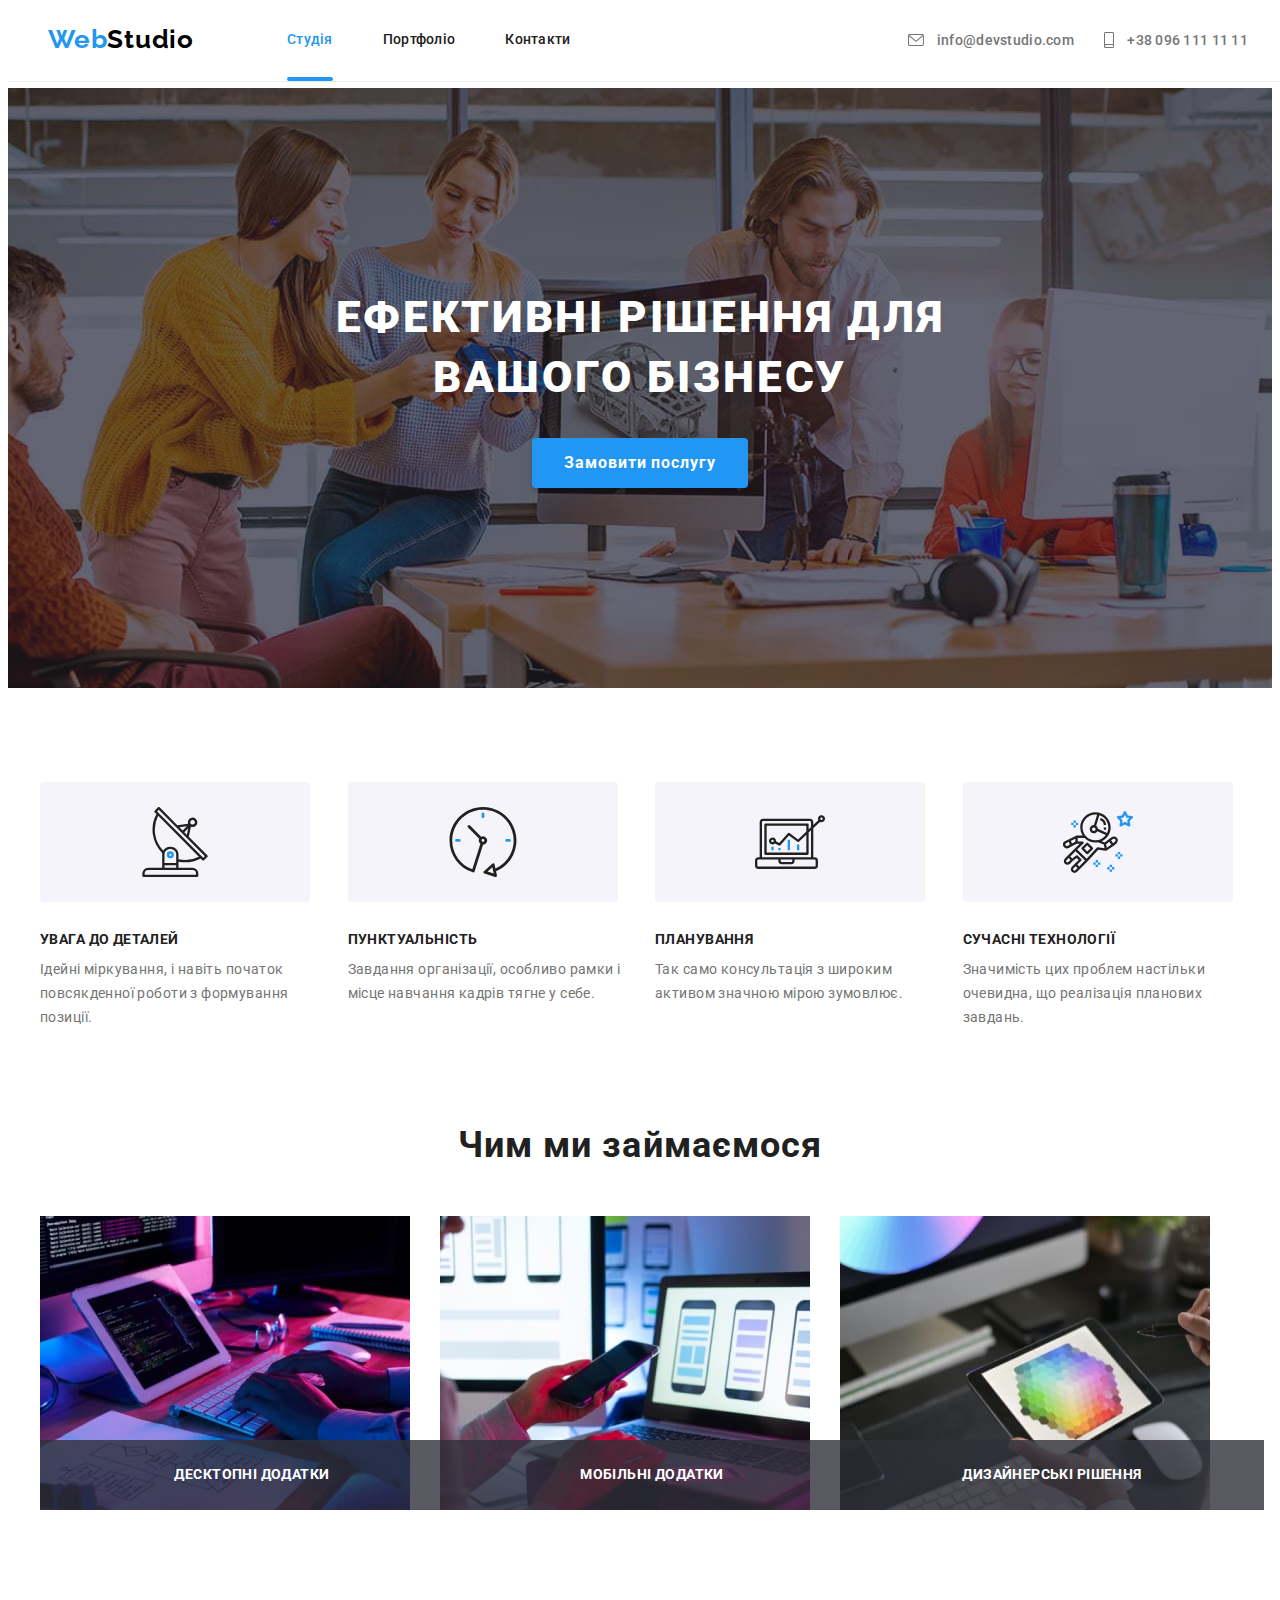
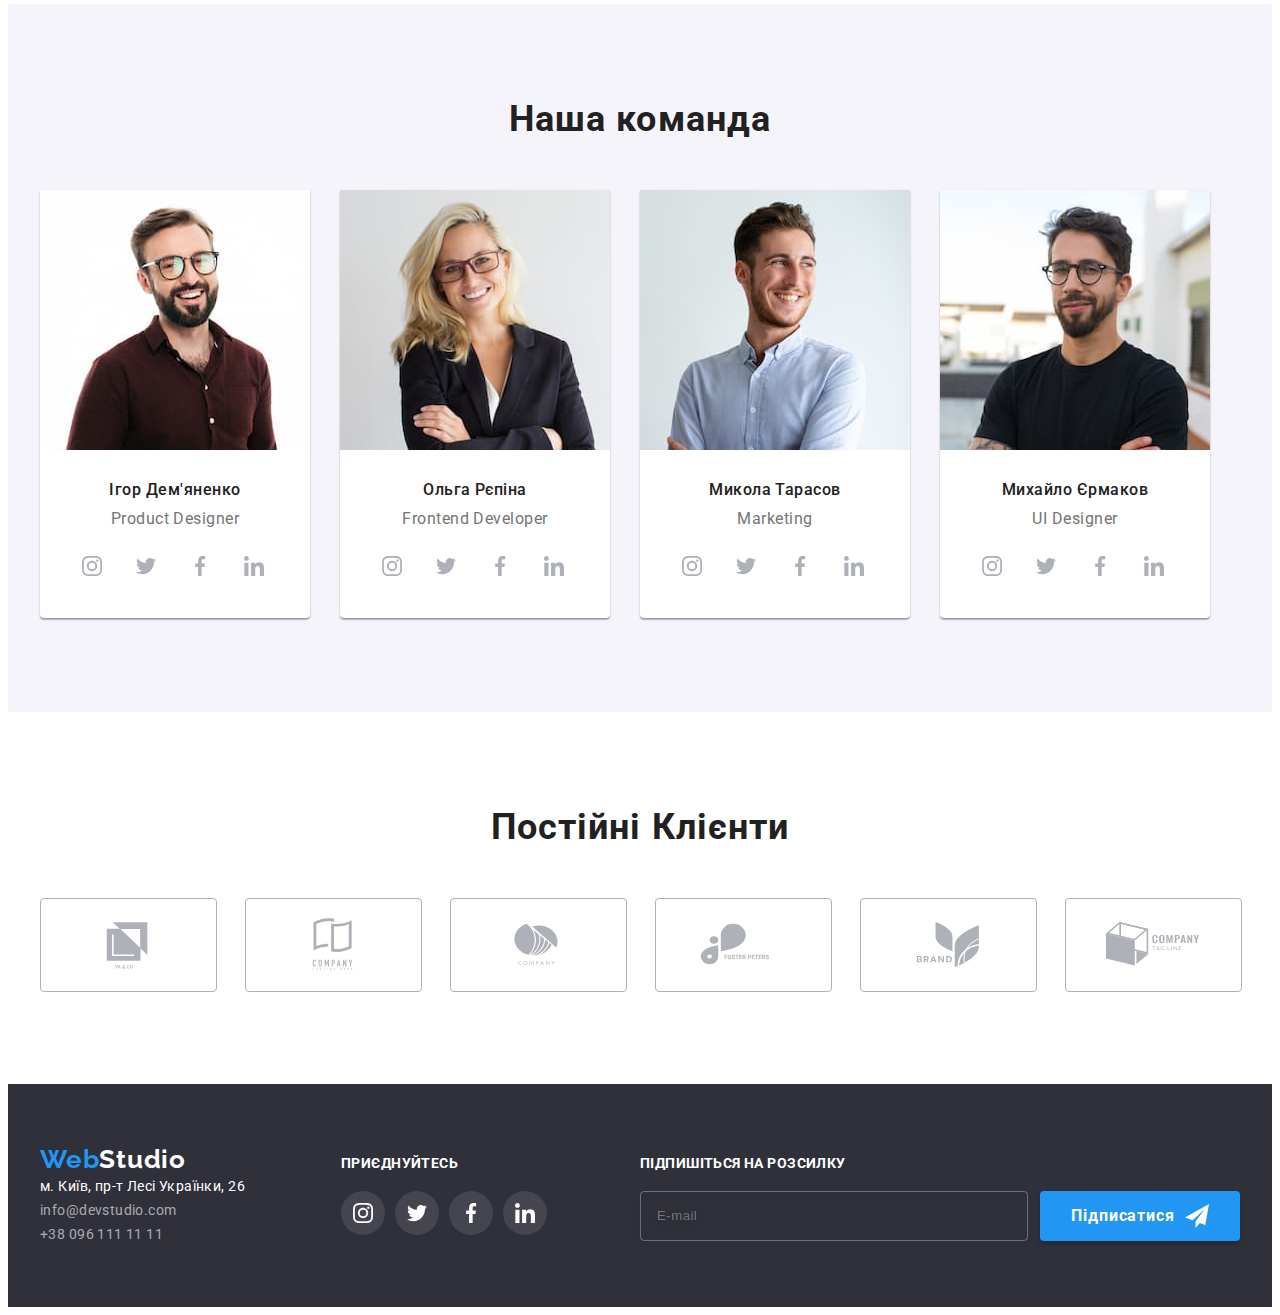
==== commit bb489174: "brought to the BEM format" ====
--- a/index.html
+++ b/index.html
@@ -20,35 +20,35 @@
     />
     <link rel="stylesheet" href="./css/styles.css" />
   </head>
-  <body>
+  <body class="index-page">
     <header class="header">
-      <div class="navigation-container container">
+      <div class="container header__container">
         <nav class="navigation">
-          <a class="logo-link link" href="./index.html" lang="en"
-            ><span class="logo-accent">Web</span>Studio</a
+          <a class="logo navigation__logo link" href="./index.html" lang="en"
+            >Web<span class="logo__accent logo__accent--color-dark">Studio</span></a
           >
-          <ul class="navigation-list list">
-            <li class="navigation-item">
-              <a class="navigation-link link active" href="./index.html">Студія</a>
-            </li>
-            <li class="navigation-item">
-              <a class="navigation-link link" href="./portfolio.html">Портфоліо</a>
-            </li>
-            <li class="navigation-item"><a class="navigation-link link" href="">Контакти </a></li>
+          <ul class="menu navigation__menu list">
+            <li class="menu__item">
+              <a class="menu__link menu__link--active link" href="./index.html">Студія</a>
+            </li>
+            <li class="menu__item">
+              <a class="menu__link link" href="./portfolio.html">Портфоліо</a>
+            </li>
+            <li class="menu__item"><a class="menu__link link" href="">Контакти </a></li>
           </ul>
         </nav>
-        <ul class="header-list list">
-          <li class="header-list-item">
-            <a class="header-list-link link" href="mailto:info@devstudio.com">
-              <svg class="header-list-icon" width="16" height="16">
+        <ul class="connect header__connect list">
+          <li class="connect__item">
+            <a class="connect__link link" href="mailto:info@devstudio.com">
+              <svg class="connect__icon" width="16" height="16">
                 <use href="./images/icon-sprite.svg#icon-envelope"></use>
               </svg>
               info@devstudio.com</a
             >
           </li>
-          <li class="header-list-item">
-            <a class="header-list-link link" href="tel:+380961111111">
-              <svg class="header-list-icon" width="10" height="16">
+          <li class="connect__item">
+            <a class="connect__link link" href="tel:+380961111111">
+              <svg class="connect__icon" width="10" height="16">
                 <use href="./images/icon-sprite.svg#icon-smartphone"></use>
               </svg>
               +38 096 111 11 11</a
@@ -59,60 +59,62 @@
     </header>
     <main class="main">
       <!-- Ефективні рішення для вашого бізнесу -->
-      <section class="hero-section section">
-        <div class="hero-wrap">
+      <section class="section section__hero">
+        <div class="hero">
           <div class="container">
-            <h1 class="hero-title title">Ефективні рішення для вашого бізнесу</h1>
-            <button class="hero-btn" type="button" data-modal-open>Замовити послугу</button>
+            <h1 class="hero__title title">Ефективні рішення для вашого бізнесу</h1>
+            <button class="button hero__button" type="button" data-modal-open>
+              Замовити послугу
+            </button>
           </div>
         </div>
       </section>
       <!-- Наші особливості -->
-      <section class="feature-section section">
+      <section class="section section__features">
         <div class="container">
           <h2 class="visually-hidden">Наші особливості</h2>
-          <ul class="feature-list list">
-            <li class="feature-item">
-              <div class="feature-rectangle">
-                <svg class="feature-icon" width="70" height="70">
+          <ul class="icon-cardset list">
+            <li class="icon-card">
+              <div class="icon-card__illustration">
+                <svg width="70" height="70">
                   <use href="./images/icon-sprite.svg#icon-first-feature"></use>
                 </svg>
               </div>
-              <h3 class="feature-title title">Увага до деталей</h3>
-              <p class="feature-text">
+              <h3 class="icon-card__title title">Увага до деталей</h3>
+              <p class="icon-card__description">
                 Ідейні міркування, і навіть початок повсякденної роботи з формування позиції.
               </p>
             </li>
-            <li class="feature-item">
-              <div class="feature-rectangle">
-                <svg class="feature-icon" width="70" height="70">
+            <li class="icon-card">
+              <div class="icon-card__illustration">
+                <svg width="70" height="70">
                   <use href="./images/icon-sprite.svg#icon-second-feature"></use>
                 </svg>
               </div>
-              <h3 class="feature-title title">Пунктуальність</h3>
-              <p class="feature-text">
+              <h3 class="icon-card__title title">Пунктуальність</h3>
+              <p class="icon-card__description">
                 Завдання організації, особливо рамки і місце навчання кадрів тягне у себе.
               </p>
             </li>
-            <li class="feature-item">
-              <div class="feature-rectangle">
-                <svg class="feature-icon" width="70" height="70">
+            <li class="icon-card">
+              <div class="icon-card__illustration">
+                <svg width="70" height="70">
                   <use href="./images/icon-sprite.svg#icon-third-feature"></use>
                 </svg>
               </div>
-              <h3 class="feature-title title">Планування</h3>
-              <p class="feature-text">
+              <h3 class="icon-card__title title">Планування</h3>
+              <p class="icon-card__description">
                 Так само консультація з широким активом значною мірою зумовлює.
               </p>
             </li>
-            <li class="feature-item">
-              <div class="feature-rectangle">
-                <svg class="feature-icon" width="70" height="70">
+            <li class="icon-card">
+              <div class="icon-card__illustration">
+                <svg width="70" height="70">
                   <use href="./images/icon-sprite.svg#icon-fourth-feature"></use>
                 </svg>
               </div>
-              <h3 class="feature-title title">Сучасні технології</h3>
-              <p class="feature-text">
+              <h3 class="icon-card__title title">Сучасні технології</h3>
+              <p class="icon-card__description">
                 Значимість цих проблем настільки очевидна, що реалізація планових завдань.
               </p>
             </li>
@@ -122,10 +124,10 @@
       <!-- Чим ми займаємося -->
       <section class="section">
         <div class="container">
-          <h2 class="section-title title">Чим ми займаємося</h2>
-          <ul class="whatwedo-list list">
-            <li class="whatwedo-item">
-              <div class="whatwedo-img-thumb">
+          <h2 class="section__title title">Чим ми займаємося</h2>
+          <ul class="illustration-cardset list">
+            <li class="illustration-card">
+              <div class="illustration-card__thumb">
                 <img
                   class="image"
                   src="./images/main-whatwedo-img-1.jpg"
@@ -133,13 +135,13 @@
                   width="370"
                   height="294"
                 />
-                <div class="whatwedo-overlay">
-                  <h3 class="whatwedo-overlay-title">Десктопні додатки</h3>
+                <div class="illustration-card__overlay">
+                  <h3 class="illustration-card__title">Десктопні додатки</h3>
                 </div>
               </div>
             </li>
-            <li class="whatwedo-item">
-              <div class="whatwedo-img-thumb">
+            <li class="illustration-card">
+              <div class="illustration-card__thumb">
                 <img
                   class="image"
                   src="./images/main-whatwedo-img-2.jpg"
@@ -147,13 +149,13 @@
                   width="370"
                   height="294"
                 />
-                <div class="whatwedo-overlay">
-                  <h3 class="whatwedo-overlay-title">Мобільні додатки</h3>
+                <div class="illustration-card__overlay">
+                  <h3 class="illustration-card__title">Мобільні додатки</h3>
                 </div>
               </div>
             </li>
-            <li class="whatwedo-item">
-              <div class="whatwedo-img-thumb">
+            <li class="illustration-card">
+              <div class="illustration-card__thumb">
                 <img
                   class="image"
                   src="./images/main-whatwedo-img-3.jpg"
@@ -161,8 +163,8 @@
                   width="370"
                   height="294"
                 />
-                <div class="whatwedo-overlay">
-                  <h3 class="whatwedo-overlay-title">Дизайнерські рішення</h3>
+                <div class="illustration-card__overlay">
+                  <h3 class="illustration-card__title">Дизайнерські рішення</h3>
                 </div>
               </div>
             </li>
@@ -170,55 +172,55 @@
         </div>
       </section>
       <!-- Наша команда -->
-      <section class="gray-background-section section">
+      <section class="section section__team">
         <div class="container">
-          <h2 class="section-title title">Наша команда</h2>
-          <ul class="team-list list">
-            <li class="team-card">
+          <h2 class="section__title title">Наша команда</h2>
+          <ul class="people-cardset list">
+            <li class="people-card">
               <img
                 src="./images/main-ourteam-img-1.jpg"
                 alt="фотокартка Ігоря Дем'яненко"
                 width="270"
                 height="260"
               />
-              <div class="team-member-description">
-                <h3 class="team-member-name title">Ігор Дем'яненко</h3>
-                <p class="member-job-position" lang="en">Product Designer</p>
-                <ul class="member-soc-list soc-list list">
-                  <li class="member-soc-item soc-item">
-                    <a
-                      href=""
-                      class="member-soc-link soc-link link outline-remover"
+              <div class="people-card__text">
+                <h3 class="people-card__title title">Ігор Дем'яненко</h3>
+                <p class="people-card__description" lang="en">Product Designer</p>
+                <ul class="people-card__socials socials list">
+                  <li class="socials__item">
+                    <a
+                      href=""
+                      class="socials__link socials__link--frame-none link outline-remover"
                       target="_blank"
                       rel="noopener noreferrer nofollow"
                       ><svg class="member-soc-icon soc-icon" width="20" height="20">
                         <use href="./images/icon-sprite.svg#icon-instagram"></use></svg
                     ></a>
                   </li>
-                  <li class="member-soc-item soc-item">
-                    <a
-                      href=""
-                      class="member-soc-link soc-link link outline-remover"
+                  <li class="socials__item">
+                    <a
+                      href=""
+                      class="socials__link socials__link--frame-none link outline-remover"
                       target="_blank"
                       rel="noopener noreferrer nofollow"
                       ><svg class="member-soc-icon soc-icon" width="20" height="20">
                         <use href="./images/icon-sprite.svg#icon-twitter"></use></svg
                     ></a>
                   </li>
-                  <li class="member-soc-item soc-item">
-                    <a
-                      href=""
-                      class="member-soc-link soc-link link outline-remover"
+                  <li class="socials__item">
+                    <a
+                      href=""
+                      class="socials__link socials__link--frame-none link outline-remover"
                       target="_blank"
                       rel="noopener noreferrer nofollow"
                       ><svg class="member-soc-icon soc-icon" width="20" height="20">
                         <use href="./images/icon-sprite.svg#icon-facebook"></use></svg
                     ></a>
                   </li>
-                  <li class="member-soc-item soc-item">
-                    <a
-                      href=""
-                      class="member-soc-link soc-link link outline-remover"
+                  <li class="socials__item">
+                    <a
+                      href=""
+                      class="socials__link socials__link--frame-none link outline-remover"
                       target="_blank"
                       rel="noopener noreferrer nofollow"
                       ><svg class="member-soc-icon soc-icon" width="20" height="20">
@@ -228,51 +230,51 @@
                 </ul>
               </div>
             </li>
-            <li class="team-card">
+            <li class="people-card">
               <img
                 src="./images/main-ourteam-img-2.jpg"
                 alt="фотокартка Ольги Рєпіної"
                 width="270"
                 height="260"
               />
-              <div class="team-member-description">
-                <h3 class="team-member-name title">Ольга Рєпіна</h3>
-                <p class="member-job-position" lang="en">Frontend Developer</p>
-                <ul class="member-soc-list soc-list list">
-                  <li class="member-soc-item soc-item">
-                    <a
-                      href=""
-                      class="member-soc-link soc-link link outline-remover"
+              <div class="people-card__text">
+                <h3 class="people-card__title title">Ольга Рєпіна</h3>
+                <p class="people-card__description" lang="en">Frontend Developer</p>
+                <ul class="people-card__socials socials list">
+                  <li class="socials__item">
+                    <a
+                      href=""
+                      class="socials__link socials__link--frame-none link outline-remover"
                       target="_blank"
                       rel="noopener noreferrer nofollow"
                       ><svg class="member-soc-icon soc-icon" width="20" height="20">
                         <use href="./images/icon-sprite.svg#icon-instagram"></use></svg
                     ></a>
                   </li>
-                  <li class="member-soc-item soc-item">
-                    <a
-                      href=""
-                      class="member-soc-link soc-link link outline-remover"
+                  <li class="socials__item">
+                    <a
+                      href=""
+                      class="socials__link socials__link--frame-none link outline-remover"
                       target="_blank"
                       rel="noopener noreferrer nofollow"
                       ><svg class="member-soc-icon soc-icon" width="20" height="20">
                         <use href="./images/icon-sprite.svg#icon-twitter"></use></svg
                     ></a>
                   </li>
-                  <li class="member-soc-item soc-item">
-                    <a
-                      href=""
-                      class="member-soc-link soc-link link outline-remover"
+                  <li class="socials__item">
+                    <a
+                      href=""
+                      class="socials__link socials__link--frame-none link outline-remover"
                       target="_blank"
                       rel="noopener noreferrer nofollow"
                       ><svg class="member-soc-icon soc-icon" width="20" height="20">
                         <use href="./images/icon-sprite.svg#icon-facebook"></use></svg
                     ></a>
                   </li>
-                  <li class="member-soc-item soc-item">
-                    <a
-                      href=""
-                      class="member-soc-link soc-link link outline-remover"
+                  <li class="socials__item">
+                    <a
+                      href=""
+                      class="socials__link socials__link--frame-none link outline-remover"
                       target="_blank"
                       rel="noopener noreferrer nofollow"
                       ><svg class="member-soc-icon soc-icon" width="20" height="20">
@@ -282,51 +284,51 @@
                 </ul>
               </div>
             </li>
-            <li class="team-card">
+            <li class="people-card">
               <img
                 src="./images/main-ourteam-img-3.jpg"
                 alt="фотокартка Миколи Тарасова"
                 width="270"
                 height="260"
               />
-              <div class="team-member-description">
-                <h3 class="team-member-name title">Микола Тарасов</h3>
-                <p class="member-job-position" lang="en">Marketing</p>
-                <ul class="member-soc-list soc-list list">
-                  <li class="member-soc-item soc-item">
-                    <a
-                      href=""
-                      class="member-soc-link soc-link link outline-remover"
+              <div class="people-card__text">
+                <h3 class="people-card__title title">Микола Тарасов</h3>
+                <p class="people-card__description" lang="en">Marketing</p>
+                <ul class="people-card__socials socials list">
+                  <li class="socials__item">
+                    <a
+                      href=""
+                      class="socials__link socials__link--frame-none link outline-remover"
                       target="_blank"
                       rel="noopener noreferrer nofollow"
                       ><svg class="member-soc-icon soc-icon" width="20" height="20">
                         <use href="./images/icon-sprite.svg#icon-instagram"></use></svg
                     ></a>
                   </li>
-                  <li class="member-soc-item soc-item">
-                    <a
-                      href=""
-                      class="member-soc-link soc-link link outline-remover"
+                  <li class="socials__item">
+                    <a
+                      href=""
+                      class="socials__link socials__link--frame-none link outline-remover"
                       target="_blank"
                       rel="noopener noreferrer nofollow"
                       ><svg class="member-soc-icon soc-icon" width="20" height="20">
                         <use href="./images/icon-sprite.svg#icon-twitter"></use></svg
                     ></a>
                   </li>
-                  <li class="member-soc-item soc-item">
-                    <a
-                      href=""
-                      class="member-soc-link soc-link link outline-remover"
+                  <li class="socials__item">
+                    <a
+                      href=""
+                      class="socials__link socials__link--frame-none link outline-remover"
                       target="_blank"
                       rel="noopener noreferrer nofollow"
                       ><svg class="member-soc-icon soc-icon" width="20" height="20">
                         <use href="./images/icon-sprite.svg#icon-facebook"></use></svg
                     ></a>
                   </li>
-                  <li class="member-soc-item soc-item">
-                    <a
-                      href=""
-                      class="member-soc-link soc-link link outline-remover"
+                  <li class="socials__item">
+                    <a
+                      href=""
+                      class="socials__link socials__link--frame-none link outline-remover"
                       target="_blank"
                       rel="noopener noreferrer nofollow"
                       ><svg class="member-soc-icon soc-icon" width="20" height="20">
@@ -336,53 +338,53 @@
                 </ul>
               </div>
             </li>
-            <li class="team-card">
+            <li class="people-card">
               <img
                 src="./images/main-ourteam-img-4.jpg"
                 alt="фотокартка Михайла Єрмакова"
                 width="270"
                 height="260"
               />
-              <div class="team-member-description">
-                <h3 class="team-member-name title">Михайло Єрмаков</h3>
-                <p class="member-job-position" lang="en">
+              <div class="people-card__text">
+                <h3 class="people-card__title title">Михайло Єрмаков</h3>
+                <p class="people-card__description" lang="en">
                   <abbr class="abbreviation" title="User interface">UI</abbr> Designer
                 </p>
-                <ul class="member-soc-list soc-list list">
-                  <li class="member-soc-item soc-item">
-                    <a
-                      href=""
-                      class="member-soc-link soc-link link outline-remover"
+                <ul class="people-card__socials socials list">
+                  <li class="socials__item">
+                    <a
+                      href=""
+                      class="socials__link socials__link--frame-none link outline-remover"
                       target="_blank"
                       rel="noopener noreferrer nofollow"
                       ><svg class="member-soc-icon soc-icon" width="20" height="20">
                         <use href="./images/icon-sprite.svg#icon-instagram"></use></svg
                     ></a>
                   </li>
-                  <li class="member-soc-item soc-item">
-                    <a
-                      href=""
-                      class="member-soc-link soc-link link outline-remover"
+                  <li class="socials__item">
+                    <a
+                      href=""
+                      class="socials__link socials__link--frame-none link outline-remover"
                       target="_blank"
                       rel="noopener noreferrer nofollow"
                       ><svg class="member-soc-icon soc-icon" width="20" height="20">
                         <use href="./images/icon-sprite.svg#icon-twitter"></use></svg
                     ></a>
                   </li>
-                  <li class="member-soc-item soc-item">
-                    <a
-                      href=""
-                      class="member-soc-link soc-link link outline-remover"
+                  <li class="socials__item">
+                    <a
+                      href=""
+                      class="socials__link socials__link--frame-none link outline-remover"
                       target="_blank"
                       rel="noopener noreferrer nofollow"
                       ><svg class="member-soc-icon soc-icon" width="20" height="20">
                         <use href="./images/icon-sprite.svg#icon-facebook"></use></svg
                     ></a>
                   </li>
-                  <li class="member-soc-item soc-item">
-                    <a
-                      href=""
-                      class="member-soc-link soc-link link outline-remover"
+                  <li class="socials__item">
+                    <a
+                      href=""
+                      class="socials__link socials__link--frame-none link outline-remover"
                       target="_blank"
                       rel="noopener noreferrer nofollow"
                       ><svg class="member-soc-icon soc-icon" width="20" height="20">
@@ -398,12 +400,12 @@
       <!-- Постійні клієнти -->
       <section class="section">
         <div class="container">
-          <h2 class="section-title title">Постійні Клієнти</h2>
-          <ul class="regularclients-list list">
-            <li class="regularclients-item">
-              <a
-                href=""
-                class="regularclients-link link outline-remover"
+          <h2 class="section__title title">Постійні Клієнти</h2>
+          <ul class="logo-cardset list">
+            <li class="logo-card">
+              <a
+                href=""
+                class="logo-card__link link outline-remover"
                 target="_blank"
                 rel="noopener noreferrer nofollow"
               >
@@ -412,10 +414,10 @@
                 </svg>
               </a>
             </li>
-            <li class="regularclients-item">
-              <a
-                href=""
-                class="regularclients-link link outline-remover"
+            <li class="logo-card">
+              <a
+                href=""
+                class="logo-card__link link outline-remover"
                 target="_blank"
                 rel="noopener noreferrer nofollow"
               >
@@ -424,10 +426,10 @@
                 </svg>
               </a>
             </li>
-            <li class="regularclients-item">
-              <a
-                href=""
-                class="regularclients-link link outline-remover"
+            <li class="logo-card">
+              <a
+                href=""
+                class="logo-card__link link outline-remover"
                 target="_blank"
                 rel="noopener noreferrer nofollow"
               >
@@ -436,10 +438,10 @@
                 </svg>
               </a>
             </li>
-            <li class="regularclients-item">
-              <a
-                href=""
-                class="regularclients-link link outline-remover"
+            <li class="logo-card">
+              <a
+                href=""
+                class="logo-card__link link outline-remover"
                 target="_blank"
                 rel="noopener noreferrer nofollow"
               >
@@ -448,10 +450,10 @@
                 </svg>
               </a>
             </li>
-            <li class="regularclients-item">
-              <a
-                href=""
-                class="regularclients-link link outline-remover"
+            <li class="logo-card">
+              <a
+                href=""
+                class="logo-card__link link outline-remover"
                 target="_blank"
                 rel="noopener noreferrer nofollow"
               >
@@ -460,10 +462,10 @@
                 </svg>
               </a>
             </li>
-            <li class="regularclients-item">
-              <a
-                href=""
-                class="regularclients-link link outline-remover"
+            <li class="logo-card">
+              <a
+                href=""
+                class="logo-card__link link outline-remover"
                 target="_blank"
                 rel="noopener noreferrer nofollow"
               >
@@ -477,16 +479,16 @@
       </section>
     </main>
     <footer class="footer">
-      <div class="container">
-        <div class="footer-first-column">
-          <a class="logo-link link" href="./index.html" lang="en"
-            ><span class="logo-accent">Web</span>Studio</a
+      <div class="container footer__columnset">
+        <div class="footer__column">
+          <a class="logo footer-logo link" href="./index.html" lang="en"
+            >Web<span class="logo__accent--color-light">Studio</span></a
           >
           <address>
-            <ul class="footer-address-list list">
+            <ul class="address list">
               <li>
                 <a
-                  class="footer-address-item map-position link outline-remover"
+                  class="address__item address__item--color-white link outline-remover"
                   href="https://goo.gl/maps/ELRzLiQ2vCGN3Ftp9"
                   target="_blank"
                   rel="noopener noreferrer nofollow"
@@ -495,55 +497,55 @@
                 </a>
               </li>
               <li>
-                <a class="footer-address-item link outline-remover" href="mailto:info@devstudio.com"
+                <a class="address__item link outline-remover" href="mailto:info@devstudio.com"
                   >info@devstudio.com</a
                 >
               </li>
               <li>
-                <a class="footer-address-item link outline-remover" href="tel:+380961111111"
+                <a class="address__item link outline-remover" href="tel:+380961111111"
                   >+38 096 111 11 11</a
                 >
               </li>
             </ul>
           </address>
         </div>
-        <div class="footer-second-column">
-          <h2 class="footer-title">Приєднуйтесь</h2>
-          <ul class="footer-soc-list soc-list list">
-            <li class="footer-soc-item soc-item">
-              <a
-                href=""
-                class="footer-soc-link soc-link link outline-remover"
+        <div class="footer__column">
+          <p class="footer__title">Приєднуйтесь</p>
+          <ul class="socials list">
+            <li class="socials__item">
+              <a
+                href=""
+                class="socials__link socials__link--frame-grey link outline-remover"
                 target="_blank"
                 rel="noopener noreferrer nofollow"
                 ><svg class="footer-soc-icon soc-icon" width="20" height="20">
                   <use href="./images/icon-sprite.svg#icon-instagram"></use></svg
               ></a>
             </li>
-            <li class="footer-soc-item soc-item">
-              <a
-                href=""
-                class="footer-soc-link soc-link link outline-remover"
+            <li class="socials__item">
+              <a
+                href=""
+                class="socials__link socials__link--frame-grey link outline-remover"
                 target="_blank"
                 rel="noopener noreferrer nofollow"
                 ><svg class="footer-soc-icon soc-icon" width="20" height="20">
                   <use href="./images/icon-sprite.svg#icon-twitter"></use></svg
               ></a>
             </li>
-            <li class="footer-soc-item soc-item">
-              <a
-                href=""
-                class="footer-soc-link soc-link link outline-remover"
+            <li class="socials__item">
+              <a
+                href=""
+                class="socials__link socials__link--frame-grey link outline-remover"
                 target="_blank"
                 rel="noopener noreferrer nofollow"
                 ><svg class="footer-soc-icon soc-icon" width="20" height="20">
                   <use href="./images/icon-sprite.svg#icon-facebook"></use></svg
               ></a>
             </li>
-            <li class="footer-soc-item soc-item">
-              <a
-                href=""
-                class="footer-soc-link soc-link link outline-remover"
+            <li class="socials__item">
+              <a
+                href=""
+                class="socials__link socials__link--frame-grey link outline-remover"
                 target="_blank"
                 rel="noopener noreferrer nofollow"
                 ><svg class="footer-soc-icon soc-icon" width="20" height="20">
@@ -552,19 +554,14 @@
             </li>
           </ul>
         </div>
-        <div class="footer-third-column">
-          <h2 class="footer-title">
-            <label for="footer-email-input">Підпишіться на розсилку</label>
-          </h2>
-          <form class="footer-subscribe-form">
-            <input
-              type="email"
-              name="email"
-              class="footer-email-input"
-              id="footer-email-input"
-              placeholder="E-mail"
-            /><button type="submit" class="submit-btn">
-              Підписатися<svg class="footer-send-icon" width="24" height="24">
+        <div class="footer__column">
+          <p class="footer__title">Підпишіться на розсилку</p>
+          <form class="footer__form">
+            <input type="email" name="email" class="footer__input" placeholder="E-mail" /><button
+              type="submit"
+              class="button button--icon-append"
+            >
+              Підписатися<svg class="button__icon" width="24" height="24">
                 <use href="./images/icon-sprite.svg#icon-footer-send"></use>
               </svg>
             </button>
@@ -573,84 +570,80 @@
       </div>
     </footer>
     <!-- MODAL -->
-    <div class="orderaservice-backdrop is-hidden" data-modal>
-      <div class="orderaservice-modal">
-        <button type="button" data-modal-close class="orderaservice-closebutton">
+    <div class="backdrop index-page__backdrop is-hidden" data-modal>
+      <div class="modal">
+        <button type="button" data-modal-close class="close-button modal__close-button">
           <svg class="icon icon-close-button" width="18" height="18">
             <use href="./images/icon-sprite.svg#icon-close-button"></use>
           </svg>
         </button>
-        <p class="orderaservice-modal-title title">Залиште свої дані, ми вам передзвонимо</p>
-        <form>
-          <ul class="orderaservice-modal-list list">
-            <li class="orderaservice-list-item">
-              <label class="orderaservice-input-label"
-                ><span class="orderaservice-label-name">Ім'я</span
-                ><span class="orderaservice-field-wrap">
-                  <input
-                    type="text"
-                    name="name"
-                    class="orderaservice-modal-field orderaservice-modal-input"
-                    required
-                  />
-                  <svg class="icon-modal" width="18" height="18">
+        <p class="modal__title title">Залиште свої дані, ми вам передзвонимо</p>
+        <form class="form">
+          <ul class="form__fieldset list">
+            <li class="form-item form__item">
+              <label
+                ><span class="form-item__name">Ім'я</span
+                ><span class="form-item__wrap">
+                  <input type="text" name="name" class="form-item__field" required />
+                  <svg class="form-item__icon" width="18" height="18">
                     <use href="./images/icon-sprite.svg#icon-modal-name"></use>
                   </svg> </span
               ></label>
             </li>
-            <li class="orderaservice-list-item">
-              <label class="orderaservice-input-label"
-                ><span class="orderaservice-label-name">Телефон</span
-                ><span class="orderaservice-field-wrap">
-                  <input
-                    type="tel"
-                    name="phone"
-                    class="orderaservice-modal-field orderaservice-modal-input"
-                    required />
-                  <svg class="icon-modal" width="18" height="18">
+            <li class="form-item form__item">
+              <label
+                ><span class="form-item__name">Телефон</span
+                ><span class="form-item__wrap">
+                  <input type="tel" name="phone" class="form-item__field" required />
+                  <svg class="form-item__icon" width="18" height="18">
                     <use href="./images/icon-sprite.svg#icon-modal-tel"></use></svg></span
               ></label>
             </li>
-            <li class="orderaservice-list-item">
-              <label class="orderaservice-input-label"
-                ><span class="orderaservice-label-name">Пошта</span
-                ><span class="orderaservice-field-wrap"
-                  ><input
-                    type="email"
-                    name="email"
-                    class="orderaservice-modal-field orderaservice-modal-input"
-                    required /><svg class="icon-modal" width="18" height="18">
+            <li class="form-item form__item">
+              <label
+                ><span class="form-item__name">Пошта</span
+                ><span class="form-item__wrap"
+                  ><input type="email" name="email" class="form-item__field" required /><svg
+                    class="form-item__icon"
+                    width="18"
+                    height="18"
+                  >
                     <use href="./images/icon-sprite.svg#icon-modal-email"></use></svg></span
               ></label>
             </li>
-            <li class="orderaservice-list-item">
-              <label class="orderaservice-input-label"
-                ><span class="orderaservice-label-name">Коментар</span
+            <li class="form-item form__item">
+              <label
+                ><span class="form-item__name">Коментар</span
                 ><textarea
                   placeholder="Введіть текст"
                   name="coment"
-                  class="orderaservice-modal-field orderaservice-modal-textarea"
+                  class="form-item__field form-item__field--type-textarea"
                 ></textarea>
               </label>
             </li>
           </ul>
-          <div class="terms-field-wrap">
-            <label class="orderaservice-checkbox-label">
-              <input type="checkbox" value="terms" class="orderaservice-checkbox-engine" required />
-              <svg class="terms-icon-unchecked" width="16" height="15">
+          <div class="agreement form__agreement">
+            <label class="agreement__label">
+              <input
+                type="checkbox"
+                value="agreement"
+                class="agreement__checkbox-engine"
+                required
+              />
+              <svg class="agreement__icon--unchecked" width="16" height="15">
                 <use href="./images/icon-sprite.svg#icon-modal-checkbox-empty"></use>
               </svg>
-              <svg class="terms-icon-checked" width="16" height="15">
+              <svg class="agreement__icon--checked" width="16" height="15">
                 <use href="./images/icon-sprite.svg#icon-modal-checkbox"></use>
               </svg>
-              <span class="orderaservice-terms-text">
+              <span class="agreement__text">
                 Погоджуюся з розсилкою та приймаю
-                <a href="" class="orderaservice-terms-link">Умови договору</a>
+                <a href="" class="agreement__link">Умови договору</a>
               </span>
             </label>
           </div>
-          <div class="submitbutton-wrap">
-            <button type="submit" class="submit-btn">Відправити</button>
+          <div class="form__button-wrapper">
+            <button type="submit" class="button">Відправити</button>
           </div>
         </form>
       </div>
--- a/css/styles.css
+++ b/css/styles.css
@@ -51,13 +51,16 @@
   height: auto;
 }
 
+abbr[title] {
+  text-decoration: none;
+}
+
 .list {
   list-style-type: none;
 }
 
 .link {
   text-decoration: none;
-
   color: inherit;
 }
 
@@ -65,8 +68,22 @@
   outline: inherit;
 }
 
+.section {
+  padding-top: 94px;
+  padding-bottom: 94px;
+}
+
 .title {
   color: var(--title-text-color);
+}
+
+.section__title {
+  margin-bottom: 50px;
+
+  font-size: 36px;
+  line-height: 1.17;
+  text-align: center;
+  letter-spacing: 0.03em;
 }
 
 .container {
@@ -77,182 +94,8 @@
   padding-right: 15px;
 }
 
-.section {
-  padding-top: 94px;
-  padding-bottom: 94px;
-}
-
-/* --------------HEADER----------------- */
-
-.header {
-  position: fixed;
-  top: 0;
-  z-index: 2;
-  width: 100vw;
-  border-bottom: solid 1px;
-  background-color: var(--main-bg-color);
-  border-color: var(--header-border-color);
-}
-.logo-link {
-  display: inline-block;
-  padding-top: 24px;
-  padding-bottom: 25px;
-
-  font-family: 'Raleway', sans-serif;
-  font-style: normal;
-  font-weight: 700;
-  font-size: 26px;
-  line-height: 1.2;
-  letter-spacing: 0.03em;
-
-  color: var(--main-black-color);
-}
-
-.logo-accent {
-  color: var(--accent-color);
-}
-
-.navigation-item {
-  position: relative;
-  font-weight: 500;
-  font-size: 14px;
-  line-height: 1.14;
-  letter-spacing: 0.02em;
-  color: var(--title-text-color);
-}
-
-.navigation-link,
-.header-list-link {
-  display: inline-block;
-  padding-top: 32px;
-  padding-bottom: 32px;
-  transition: color var(--main-transition);
-}
-
-.navigation-link.active::after {
-  content: '';
-  position: absolute;
-  bottom: -1px;
-  left: 0;
-  width: 100%;
-  height: 4px;
-  background: var(--accent-color);
-  border-radius: 2px;
-}
-
-.header-list-item {
-  font-weight: 500;
-  font-size: 14px;
-  line-height: 1.14;
-  letter-spacing: 0.02em;
-
-  color: var(--primary-text-color);
-}
-
-.navigation-container,
-.navigation {
-  display: flex;
-  align-items: center;
-}
-
-.navigation-list {
-  display: flex;
-  margin-left: 93px;
-}
-
-.header-list {
-  display: flex;
-  margin-left: auto;
-  fill: currentColor;
-}
-
-.navigation-item:not(:last-child) {
-  margin-right: 50px;
-}
-
-.header-list-item:not(:last-child) {
-  margin-right: 30px;
-}
-
-.header-list-icon {
-  vertical-align: text-bottom;
-  margin-right: 10px;
-}
-
-/* --------------HERO----------------- */
-
 .main {
   padding-top: 80px;
-}
-
-.section.hero-section {
-  text-align: center;
-  padding-top: 0;
-  padding-bottom: 0;
-}
-
-.hero-wrap {
-  max-width: 1600px;
-  height: 100%;
-  margin-left: auto;
-  margin-right: auto;
-  padding-top: 200px;
-  padding-bottom: 200px;
-
-  background-color: var(--hero-reserv-bg-color);
-
-  background-image: linear-gradient(rgba(47, 48, 58, 0.4), rgba(47, 48, 58, 0.4)),
-    url(../images/hero-bg-img.jpg);
-  background-repeat: no-repeat;
-  background-position: center;
-  background-size: cover;
-}
-
-.hero-title {
-  max-width: 696px;
-  margin-left: auto;
-  margin-right: auto;
-  margin-bottom: 30px;
-
-  font-weight: 900;
-  font-size: 44px;
-  line-height: 1.36;
-  letter-spacing: 0.06em;
-  text-transform: uppercase;
-
-  color: var(--white-text-color);
-}
-
-.hero-btn {
-  padding: 10px 32px;
-  min-width: 200px;
-
-  font-family: inherit;
-  font-weight: 700;
-  font-size: 16px;
-  line-height: 1.88;
-  letter-spacing: 0.06em;
-  border: transparent;
-  border-radius: 4px;
-  cursor: pointer;
-
-  transition: background-color var(--main-transition);
-
-  background-color: var(--accent-color);
-  color: var(--active-button-text-color);
-  box-shadow: 0px 4px 4px rgba(0, 0, 0, 0.15);
-  border-radius: 4px;
-}
-
-.hero-btn:hover,
-.hero-btn:focus {
-  background-color: var(--main-btn-active-color);
-}
-
-/* --------------FEATURES----------------- */
-
-.feature-section.section {
-  padding-bottom: 0;
 }
 
 .visually-hidden {
@@ -268,16 +111,234 @@
   margin: -1px;
 }
 
-.feature-list {
+/* --------------HEADER----------------- */
+
+.header {
+  position: fixed;
+  top: 0;
+  z-index: 2;
+  width: 100vw;
+  border-bottom: solid 1px;
+  background-color: var(--main-bg-color);
+  border-color: var(--header-border-color);
+}
+
+.header__container {
+  display: flex;
+  align-items: center;
+}
+
+.navigation {
+  display: flex;
+  align-items: center;
+}
+
+.navigation__logo {
+  padding-top: 24px;
+  padding-bottom: 25px;
+}
+
+.navigation__menu {
+  margin-left: 93px;
+}
+
+.menu {
+  display: flex;
+}
+
+.menu__item {
+  position: relative;
+  font-weight: 500;
+  font-size: 14px;
+  line-height: 1.14;
+  letter-spacing: 0.02em;
+  color: var(--title-text-color);
+}
+.menu__item:not(:last-child) {
+  margin-right: 50px;
+}
+
+.menu__link {
+  display: inline-block;
+  padding-top: 32px;
+  padding-bottom: 32px;
+  transition: color var(--main-transition);
+}
+.menu__link--active,
+.menu__link:hover,
+.menu__link:focus {
+  color: var(--accent-color);
+}
+.menu__link--active::after {
+  content: '';
+  position: absolute;
+  bottom: -1px;
+  left: 0;
+  width: 100%;
+  height: 4px;
+  background: var(--accent-color);
+  border-radius: 2px;
+}
+
+.header__connect {
+  margin-left: auto;
+}
+
+.connect {
+  display: flex;
+  fill: currentColor;
+}
+
+.connect__item {
+  font-weight: 500;
+  font-size: 14px;
+  line-height: 1.14;
+  letter-spacing: 0.02em;
+
+  color: var(--primary-text-color);
+}
+.connect__item:not(:last-child) {
+  margin-right: 30px;
+}
+
+.connect__link {
+  display: inline-block;
+  padding-top: 32px;
+  padding-bottom: 32px;
+  transition: color var(--main-transition);
+}
+.connect__link:hover,
+.connect__link:focus {
+  color: var(--accent-color);
+}
+
+.connect__icon {
+  vertical-align: text-bottom;
+  margin-right: 10px;
+}
+
+/* --------------LOGO----------------- */
+
+.logo {
+  display: inline-block;
+
+  font-family: 'Raleway', sans-serif;
+  font-style: normal;
+  font-weight: 700;
+  font-size: 26px;
+  line-height: 1.2;
+  letter-spacing: 0.03em;
+  color: var(--accent-color);
+}
+
+.logo__accent--color-dark {
+  color: var(--main-black-color);
+}
+
+.logo__accent--color-light {
+  color: var(--white-text-color);
+}
+
+/* --------------HERO----------------- */
+
+.section__hero {
+  padding-top: 0;
+  padding-bottom: 0;
+}
+
+.hero {
+  max-width: 1600px;
+  margin-left: auto;
+  margin-right: auto;
+  padding-top: 200px;
+  padding-bottom: 200px;
+
+  background-color: var(--hero-reserv-bg-color);
+
+  background-image: linear-gradient(rgba(47, 48, 58, 0.4), rgba(47, 48, 58, 0.4)),
+    url(../images/hero-bg-img.jpg);
+  background-repeat: no-repeat;
+  background-position: center;
+  background-size: cover;
+  text-align: center;
+}
+
+.hero__title {
+  max-width: 696px;
+  margin-left: auto;
+  margin-right: auto;
+  margin-bottom: 30px;
+
+  font-weight: 900;
+  font-size: 44px;
+  line-height: 1.36;
+  letter-spacing: 0.06em;
+  text-transform: uppercase;
+
+  color: var(--white-text-color);
+}
+
+.hero__button {
+  padding-right: 32px;
+  padding-left: 32px;
+}
+
+/* ----------------BUTTON----------------- */
+
+.button {
+  padding-top: 10px;
+  padding-bottom: 10px;
+  min-width: 200px;
+
+  font-family: inherit;
+  font-weight: 700;
+  font-size: 16px;
+  line-height: 1.88;
+  letter-spacing: 0.06em;
+  border: transparent;
+  border-radius: 4px;
+  cursor: pointer;
+
+  transition: background-color var(--main-transition);
+
+  background-color: var(--accent-color);
+  color: var(--active-button-text-color);
+  box-shadow: 0px 4px 4px rgba(0, 0, 0, 0.15);
+  border-radius: 4px;
+}
+
+.button:hover,
+.button:focus {
+  background-color: var(--main-btn-active-color);
+}
+
+.button--icon-append {
+  display: flex;
+  align-items: center;
+  justify-content: center;
+  gap: 10px;
+}
+
+.button__icon {
+  fill: var(--active-button-text-color);
+}
+
+/* --------------FEATURES----------------- */
+
+.section__features {
+  padding-bottom: 0;
+}
+
+.icon-cardset {
   display: flex;
   gap: 30px;
 }
 
-.feature-item {
+.icon-card {
   flex-basis: calc((100% - 90px) / 4);
 }
 
-.feature-rectangle {
+.icon-card__illustration {
   display: flex;
   justify-content: center;
   align-items: center;
@@ -289,7 +350,7 @@
   border-radius: 4px;
 }
 
-.feature-title {
+.icon-card__title {
   margin-bottom: 10px;
 
   font-size: 14px;
@@ -298,7 +359,7 @@
   text-transform: uppercase;
 }
 
-.feature-text {
+.icon-card__description {
   font-size: 14px;
   line-height: 1.71;
   letter-spacing: 0.03em;
@@ -306,32 +367,23 @@
 
 /* --------------WHATWEDO----------------- */
 
-.section-title {
-  margin-bottom: 50px;
-
-  font-size: 36px;
-  line-height: 1.17;
-  text-align: center;
-  letter-spacing: 0.03em;
-}
-
-.whatwedo-list {
+.illustration-cardset {
   display: flex;
   flex-wrap: wrap;
   gap: 30px;
 }
 
-.whatwedo-item {
+.illustration-card {
   flex-basis: ((100% - 60px) / 4);
 }
 
-.whatwedo-img-thumb {
+.illustration-card__thumb {
   position: relative;
   width: 100%;
   height: 100%;
 }
 
-.whatwedo-overlay {
+.illustration-card__overlay {
   position: absolute;
   bottom: 0;
 
@@ -341,7 +393,7 @@
   background-color: var(--whatwedo-overlay-bg-color);
 }
 
-.whatwedo-overlay-title {
+.illustration-card__title {
   font-size: 14px;
   line-height: 1.14;
   letter-spacing: 0.03em;
@@ -351,17 +403,17 @@
 
 /* --------------OURTEAM----------------- */
 
-.gray-background-section {
+.section__team {
   background-color: var(--secondary-bg-color);
 }
 
-.team-list {
+.people-cardset {
   display: flex;
   flex-wrap: wrap;
   gap: 30px;
 }
 
-.team-card {
+.people-card {
   flex-basis: ((100% - 90px) / 4);
   background-color: var(--card-bg-color);
   box-shadow: 0px 1px 3px rgba(0, 0, 0, 0.12), 0px 1px 1px rgba(0, 0, 0, 0.14),
@@ -369,11 +421,11 @@
   border-radius: 0px 0px 4px 4px;
 }
 
-.team-member-description {
+.people-card__text {
   padding: 30px;
 }
 
-.team-member-name {
+.people-card__title {
   margin-bottom: 10px;
 
   font-weight: 500;
@@ -383,7 +435,7 @@
   letter-spacing: 0.03em;
 }
 
-.member-job-position {
+.people-card__description {
   margin-bottom: 16px;
 
   font-size: 16px;
@@ -392,62 +444,57 @@
   letter-spacing: 0.03em;
 }
 
-.member-job-position .abbreviation {
-  text-decoration: none;
-}
-
-.soc-list {
+.people-card__soc-list {
+  justify-content: center;
+}
+
+/* ------------SOCIALS--------------- */
+
+.socials {
   display: flex;
   gap: 10px;
 }
 
-.member-soc-list {
-  justify-content: center;
-}
-
-.soc-item {
+.socials__item {
   height: 44px;
   width: 44px;
 }
 
-.soc-link {
+.socials__link {
   display: flex;
   justify-content: center;
   align-items: center;
   height: 100%;
   width: 100%;
-
   transition: color var(--main-transition), background-color var(--main-transition);
-
   border-radius: 50%;
   background-color: transparent;
   fill: currentColor;
 }
-
-.member-soc-link {
+.socials__link:hover,
+.socials__link:focus {
+  color: var(--active-button-text-color);
+  background-color: var(--accent-color);
+}
+
+.socials__link--frame-none {
   color: var(--unactive-svg-color);
   background-color: transparent;
 }
 
-.soc-link:hover,
-.soc-link:focus {
-  color: var(--active-button-text-color);
-  background-color: var(--accent-color);
-}
-
 /* ----------REGULARCLIENTS------------- */
 
-.regularclients-list {
+.logo-cardset {
   display: flex;
   flex-wrap: wrap;
   gap: 30px;
 }
 
-.regularclients-item {
+.logo-card {
   width: calc((100% - 150px) / 6);
   height: 92px;
 }
-.regularclients-link {
+.logo-card__link {
   display: flex;
   justify-content: center;
   align-items: center;
@@ -463,8 +510,8 @@
   fill: currentColor;
 }
 
-.regularclients-link:hover,
-.regularclients-link:focus {
+.logo-card__link:hover,
+.logo-card__link:focus {
   border-color: var(--accent-color);
   color: var(--accent-color);
 }
@@ -478,25 +525,30 @@
   background-color: var(--dark-bg-color);
 }
 
-.footer .container {
+.footer__logo {
+  margin-bottom: 20px;
+}
+
+.footer__columnset {
   display: flex;
   align-items: baseline;
 }
 
-.footer-first-column {
+.footer__column:nth-child(1) {
   width: 231px;
   margin-right: 70px;
   flex-shrink: 0;
 }
 
-.footer .logo-link {
-  margin-bottom: 20px;
-  padding: 0;
-
-  color: var(--white-text-color);
-}
-
-.footer-address-list {
+.footer__column:nth-child(2) {
+  margin-right: 93px;
+}
+
+.footer__column:nth-child(3) {
+  width: 100%;
+}
+
+.address {
   font-style: normal;
   font-size: 14px;
   line-height: 1.71;
@@ -505,15 +557,15 @@
   color: var(--footer-address-secondary-color);
 }
 
-.footer-address-list li:not(:last-child) {
+.address__item {
+  transition: color var(--main-transition);
+}
+
+.address__item:not(:last-child) {
   margin-bottom: 9px;
 }
 
-.footer-address-item {
-  transition: color var(--main-transition);
-}
-
-.map-position {
+.address__item--color-white {
   color: var(--white-text-color);
 }
 
@@ -527,12 +579,9 @@
   color: var(--accent-color);
 }
 
-.footer-second-column {
-  margin-right: 93px;
-}
-
-.footer-title {
+.footer__title {
   font-size: 14px;
+  font-weight: 700;
   line-height: calc(16 / 14);
   letter-spacing: 0.03em;
   text-transform: uppercase;
@@ -542,22 +591,18 @@
   color: var(--white-text-color);
 }
 
-.footer-soc-link {
+.socials__link--frame-grey {
   color: var(--white-text-color);
   background-color: var(--unactive-footer-svg-bg-color);
 }
 
-.footer-third-column {
-  width: 100%;
-}
-
-.footer-subscribe-form {
+.footer__form {
   display: flex;
   height: 50px;
   gap: 12px;
 }
 
-.footer-email-input {
+.footer__input {
   flex-grow: 1;
   padding-left: 16px;
 
@@ -574,63 +619,27 @@
   transition: border-color var(--main-transition);
 }
 
-.footer-email-input:focus {
+.footer__input:focus {
   border-color: var(--accent-color);
 }
 
-.submit-btn {
-  padding-top: 10px;
-  padding-bottom: 10px;
-  width: 200px;
-
-  font-family: inherit;
-  font-weight: 700;
-  font-size: 16px;
-  line-height: 1.88;
-  letter-spacing: 0.06em;
-  border: transparent;
-  border-radius: 4px;
-  cursor: pointer;
-
-  transition: background-color var(--main-transition);
-
-  background-color: var(--accent-color);
-  color: var(--active-button-text-color);
-  box-shadow: 0px 4px 4px rgba(0, 0, 0, 0.15);
-  border-radius: 4px;
-}
-
-.footer .submit-btn {
-  /* padding: 0; */
-  display: flex;
-  align-items: center;
-  justify-content: center;
-  gap: 10px;
-}
-
-.submit-btn:hover,
-.submit-btn:focus {
-  background-color: var(--main-btn-active-color);
-}
-
-.footer-send-icon {
-  fill: var(--active-button-text-color);
-}
-
 /* ----------------MODAL------------------- */
 
-.orderaservice-backdrop {
+.index-page__backdrop {
+  z-index: 2;
+}
+
+.backdrop {
   width: 100%;
   height: 100%;
   background-color: rgba(0, 0, 0, 0.2);
   position: fixed;
-  z-index: 2;
   top: 0;
   left: 0;
   transition: opacity var(--main-transition), visibility var(--main-transition);
 }
 
-.orderaservice-modal {
+.modal {
   width: 528px;
   min-height: 581px;
   position: absolute;
@@ -646,21 +655,23 @@
   border-radius: 4px;
 }
 
-.orderaservice-backdrop.is-hidden .orderaservice-modal {
+.backdrop.is-hidden > .modal {
   transform: translate(-50%, -50%) scale(1.1);
 }
 
-.orderaservice-backdrop.is-hidden {
+.backdrop.is-hidden {
   opacity: 0;
   visibility: hidden;
   pointer-events: none;
 }
 
-.orderaservice-closebutton {
+.modal__close-button {
   position: absolute;
-  padding: 0;
   top: 14px;
   right: 14px;
+}
+
+.close-button {
   display: flex;
   justify-content: center;
   align-items: center;
@@ -672,7 +683,7 @@
   cursor: pointer;
 }
 
-.orderaservice-modal-title {
+.modal__title {
   margin-bottom: 12px;
   font-weight: 700;
   font-size: 20px;
@@ -681,7 +692,15 @@
   letter-spacing: 0.03em;
 }
 
-.orderaservice-label-name {
+.form__fieldset {
+  margin-bottom: 20px;
+}
+
+.form__item:not(:last-child) {
+  margin-bottom: 10px;
+}
+
+.form-item__name {
   display: block;
   margin-bottom: 4px;
   font-size: 12px;
@@ -690,33 +709,16 @@
   user-select: none;
 }
 
-.orderaservice-modal-list {
-  margin-bottom: 20px;
-}
-
-.orderaservice-list-item:not(:last-child) {
-  margin-bottom: 10px;
-}
-
-.orderaservice-field-wrap {
+.form-item__wrap {
   position: relative;
 }
 
-.icon-modal {
-  position: absolute;
-  top: 50%;
-  left: 12px;
-  transform: translateY(-50%);
-  transition: fill var(--main-transition);
-}
-
-.orderaservice-modal-input:focus + .icon-modal {
-  fill: var(--accent-color);
-}
-
-.orderaservice-modal-field {
+.form-item__field {
   display: block;
   width: 100%;
+  height: 40px;
+  padding: 0 42px;
+
   font-size: 12px;
   line-height: 14px;
   letter-spacing: 0.01em;
@@ -727,28 +729,38 @@
   transition: border-color var(--main-transition);
 }
 
-.orderaservice-modal-field:focus {
+.form-item__field:focus {
   border-color: var(--accent-color);
 }
 
-.orderaservice-modal-input {
-  height: 40px;
-  padding-left: 42px;
-}
-
-.orderaservice-modal-textarea {
+.form-item__field:focus + .form-item__icon {
+  fill: var(--accent-color);
+}
+
+.form-item__field--type-textarea {
   resize: none;
   height: 120px;
   padding: 12px 16px;
 }
 
-.terms-field-wrap {
+.form-item__icon {
+  position: absolute;
+  top: 50%;
+  left: 12px;
+  transform: translateY(-50%);
+  transition: fill var(--main-transition);
+}
+
+.form__agreement {
+  margin-bottom: 30px;
+}
+
+.agreement {
   display: block;
   padding-left: 14px;
-  margin-bottom: 30px;
-}
-
-.orderaservice-checkbox-label {
+}
+
+.agreement__label {
   position: relative;
 
   font-size: 14px;
@@ -756,17 +768,17 @@
   letter-spacing: 0.03em;
 }
 
-.orderaservice-terms-text {
+.agreement__text {
   margin-left: 22px;
   user-select: none;
 }
 
-.orderaservice-terms-link {
+.agreement__link {
   color: var(--accent-color);
   text-decoration-skip-ink: none;
 }
 
-.terms-icon-unchecked {
+.agreement__icon--unchecked {
   position: absolute;
   top: 50%;
   left: 0px;
@@ -776,7 +788,7 @@
   color: var(--title-text-color);
 }
 
-.terms-icon-checked {
+.agreement__icon--checked {
   position: absolute;
   top: 50%;
   left: 0px;
@@ -788,7 +800,7 @@
   fill: currentColor;
 }
 
-.orderaservice-checkbox-engine {
+.agreement__checkbox-engine {
   position: absolute;
   top: 57%;
   left: 2.5px;
@@ -802,41 +814,39 @@
   margin: -1px;
 }
 
-.orderaservice-checkbox-engine:checked ~ .terms-icon-unchecked {
+.agreement__checkbox-engine:checked ~ .agreement__icon--unchecked {
   opacity: 0;
   transform: translateY(-50%);
 }
 
-.orderaservice-checkbox-engine:not(:checked) ~ .terms-icon-checked {
+.agreement__checkbox-engine:not(:checked) ~ .agreement__icon--checked {
   opacity: 0;
   transform: translateY(-50%);
 }
 
-.orderaservice-checkbox-engine:focus ~ .terms-icon-unchecked {
+.agreement__checkbox-engine:focus ~ .agreement__icon--unchecked {
   color: var(--accent-color);
 }
 
-.submitbutton-wrap {
+.form__button-wrapper {
   display: flex;
   justify-content: center;
-}
-
-.submitbutton-wrap .submit-btn {
-  text-align: center;
-  display: block;
 }
 
 /* --------------PORTFOLIO----------------- */
 /* ----------------PAGE-------------------- */
 
-.filter-list {
+.portfolio__filter {
+  margin-bottom: 50px;
+}
+
+.filter {
   display: flex;
   justify-content: center;
   gap: 8px;
-  margin-bottom: 50px;
-}
-
-.filter-btn {
+}
+
+.filter__btn {
   min-width: 73px;
   padding: 6px 22px;
 
@@ -857,27 +867,27 @@
     0px 0px 0px rgba(0, 0, 0, 0);
 }
 
-.filter-btn:hover,
-.filter-btn:focus {
+.filter__btn:hover,
+.filter__btn:focus {
   background-color: var(--accent-color);
   color: var(--active-button-text-color);
   box-shadow: 0px 3px 1px rgba(0, 0, 0, 0.1), 0px 1px 2px rgba(0, 0, 0, 0.08),
     0px 2px 2px rgba(0, 0, 0, 0.12);
 }
 
-.portfolio-list {
+.product-cardset {
   display: flex;
   flex-wrap: wrap;
   gap: 30px;
 }
 
-.portfolio-card {
+.product-card {
   flex-basis: calc((100% - 60px) / 3);
 
   background: var(--card-bg-color);
 }
 
-.portfolio-card-link {
+.product-card__link {
   display: block;
   width: 100%;
   height: 100%;
@@ -888,18 +898,18 @@
     0px 0px 0px rgba(0, 0, 0, 0);
 }
 
-.portfolio-card-link:hover,
-.portfolio-card-link:focus {
+.product-card__link:hover,
+.product-card__link:focus {
   box-shadow: 0px 1px 1px rgba(0, 0, 0, 0.12), 0px 4px 4px rgba(0, 0, 0, 0.06),
     1px 4px 6px rgba(0, 0, 0, 0.16);
 }
 
-.portfolio-img-thumb {
+.product-card__thumb {
   position: relative;
   overflow: hidden;
 }
 
-.portfolio-img-overlay {
+.product-card__overlay {
   position: absolute;
   top: 0;
   left: 0;
@@ -913,12 +923,12 @@
   background-color: var(--portfolio-overlay-bg-color);
 }
 
-.portfolio-card-link:hover .portfolio-img-overlay,
-.portfolio-card-link:focus .portfolio-img-overlay {
+.product-card__link:hover .product-card__overlay,
+.product-card__link:focus .product-card__overlay {
   transform: translate(0);
 }
 
-.portfolio-overlay-text {
+.product-card__story {
   font-size: 18px;
   line-height: 1.56;
   letter-spacing: 0.03em;
@@ -926,7 +936,7 @@
   color: var(--white-text-color);
 }
 
-.portfolio-card-description {
+.product-card__text {
   padding: 20px 24px;
   border: solid;
   border-width: 0 1px 1px 1px;
@@ -934,7 +944,7 @@
   border-color: var(--portfolio-card-border-color);
 }
 
-.portfolio-card-title {
+.product-card__title {
   margin-bottom: 4px;
 
   font-size: 18px;
@@ -942,7 +952,7 @@
   letter-spacing: 0.06em;
 }
 
-.portfolio-card-text {
+.product-card__description {
   font-size: 16px;
   line-height: 1.88;
   letter-spacing: 0.03em;
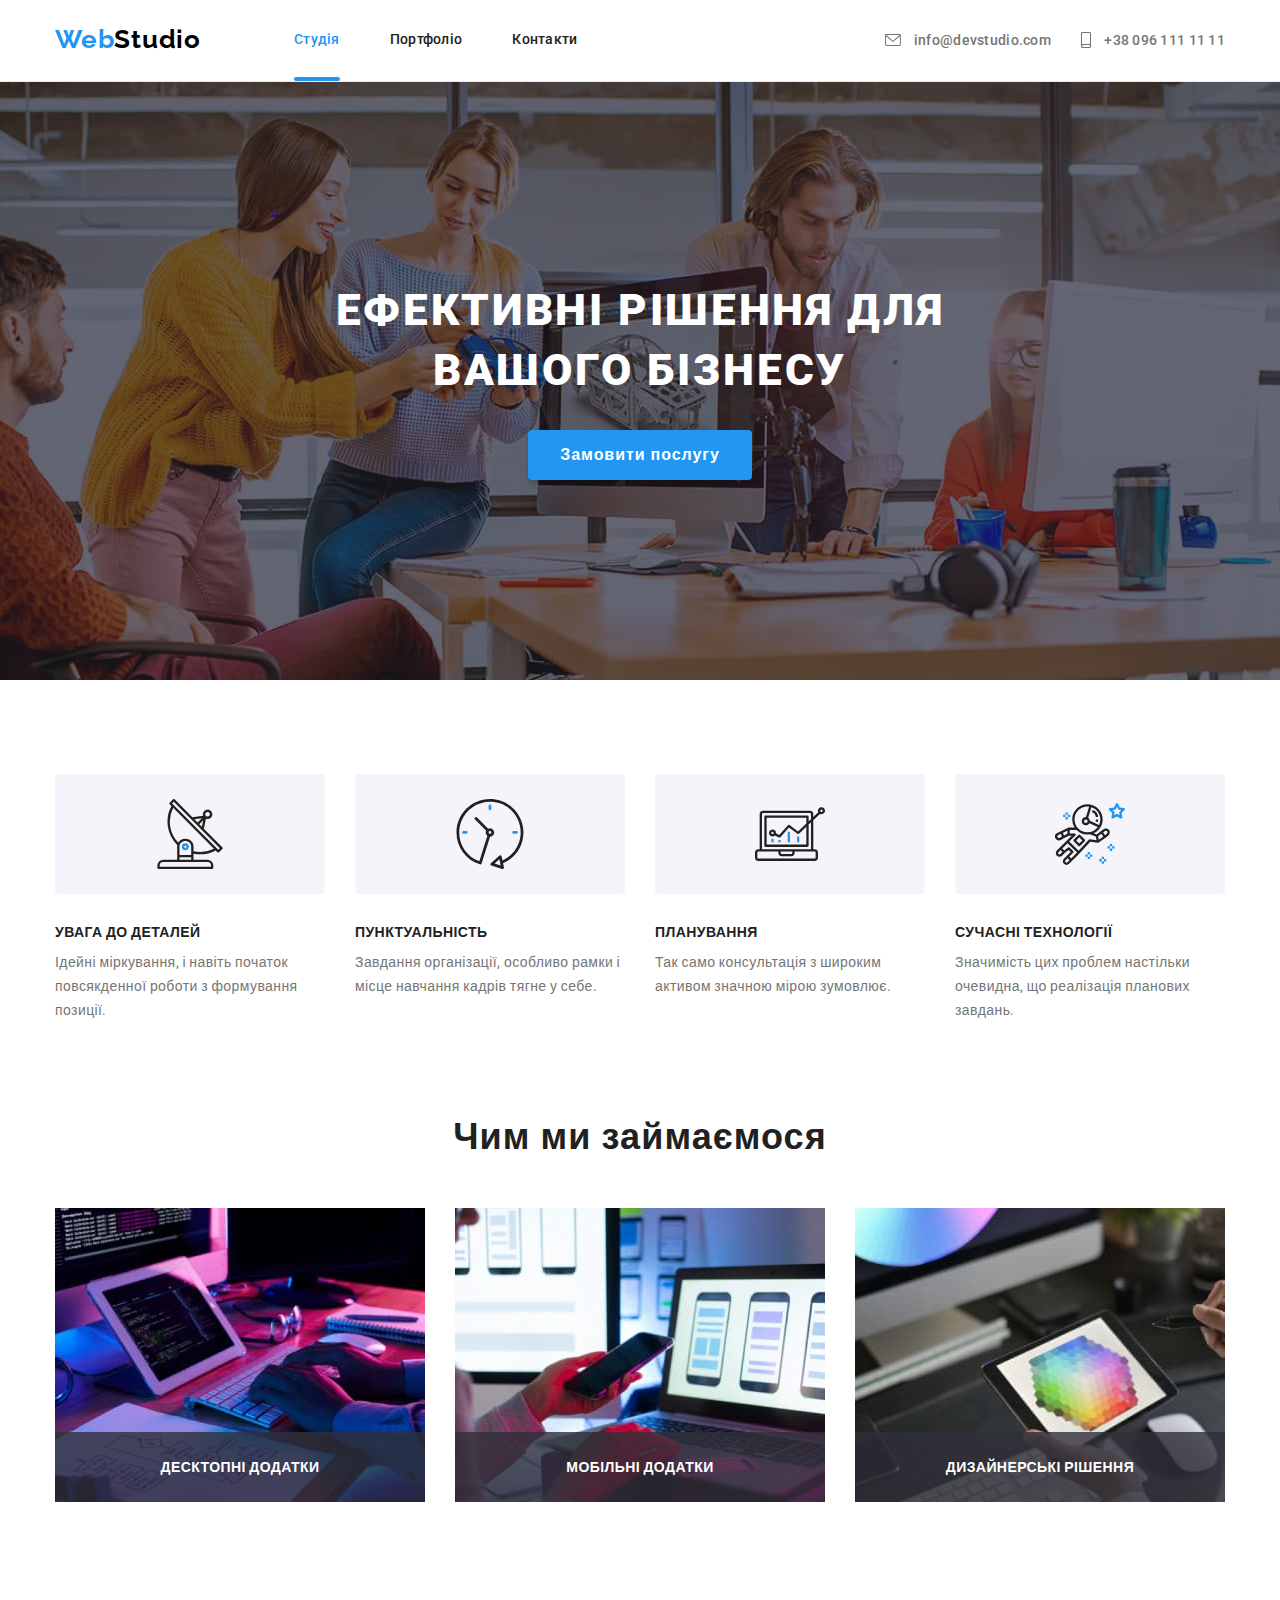
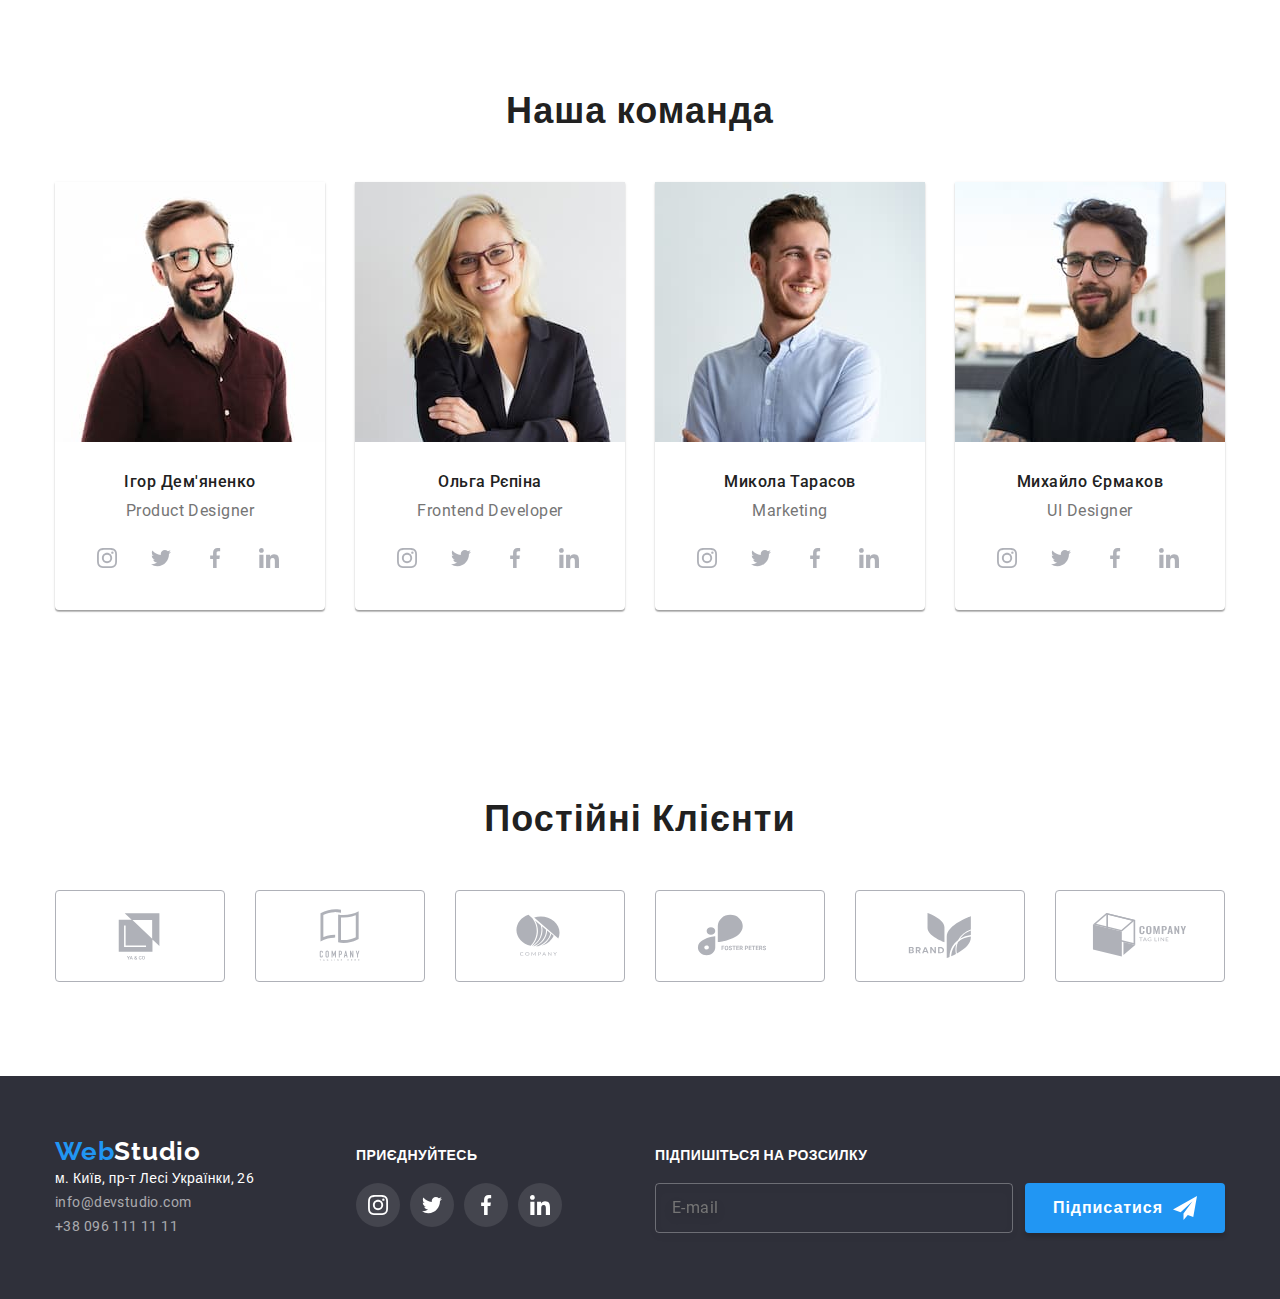
==== commit e178f396: "refactored to sass" ====
--- a/index.html
+++ b/index.html
@@ -11,17 +11,10 @@
       href="https://fonts.googleapis.com/css2?family=Raleway:wght@700&family=Roboto:wght@400;500;700;900&display=swap"
       rel="stylesheet"
     />
-    <link
-      rel="stylesheet"
-      href="https://cdnjs.cloudflare.com/ajax/libs/modern-normalize/1.1.0/modern-normalize.min.css"
-      integrity="sha512-wpPYUAdjBVSE4KJnH1VR1HeZfpl1ub8YT/NKx4PuQ5NmX2tKuGu6U/JRp5y+Y8XG2tV+wKQpNHVUX03MfMFn9Q=="
-      crossorigin="anonymous"
-      referrerpolicy="no-referrer"
-    />
-    <link rel="stylesheet" href="./css/styles.css" />
+    <link rel="stylesheet" href="./css/main.min.css" />
   </head>
-  <body class="index-page">
-    <header class="header">
+  <body class="page-body">
+    <header class="header page-body__header">
       <div class="container header__container">
         <nav class="navigation">
           <a class="logo navigation__logo link" href="./index.html" lang="en"
@@ -57,9 +50,9 @@
         </ul>
       </div>
     </header>
-    <main class="main">
+    <main class="page-body__main">
       <!-- Ефективні рішення для вашого бізнесу -->
-      <section class="section section__hero">
+      <section class="section page-body__hero-section">
         <div class="hero">
           <div class="container">
             <h1 class="hero__title title">Ефективні рішення для вашого бізнесу</h1>
@@ -70,10 +63,10 @@
         </div>
       </section>
       <!-- Наші особливості -->
-      <section class="section section__features">
+      <section class="section page-body__features-section">
         <div class="container">
           <h2 class="visually-hidden">Наші особливості</h2>
-          <ul class="icon-cardset list">
+          <ul class="cardset icon-cardset list">
             <li class="icon-card">
               <div class="icon-card__illustration">
                 <svg width="70" height="70">
@@ -125,7 +118,7 @@
       <section class="section">
         <div class="container">
           <h2 class="section__title title">Чим ми займаємося</h2>
-          <ul class="illustration-cardset list">
+          <ul class="cardset illustration-cardset list">
             <li class="illustration-card">
               <div class="illustration-card__thumb">
                 <img
@@ -175,7 +168,7 @@
       <section class="section section__team">
         <div class="container">
           <h2 class="section__title title">Наша команда</h2>
-          <ul class="people-cardset list">
+          <ul class="cardset people-cardset list">
             <li class="people-card">
               <img
                 src="./images/main-ourteam-img-1.jpg"
@@ -401,7 +394,7 @@
       <section class="section">
         <div class="container">
           <h2 class="section__title title">Постійні Клієнти</h2>
-          <ul class="logo-cardset list">
+          <ul class="cardset logo-cardset list">
             <li class="logo-card">
               <a
                 href=""
@@ -482,7 +475,7 @@
       <div class="container footer__columnset">
         <div class="footer__column">
           <a class="logo footer-logo link" href="./index.html" lang="en"
-            >Web<span class="logo__accent--color-light">Studio</span></a
+            >Web<span class="logo__accent logo__accent--color-light">Studio</span></a
           >
           <address>
             <ul class="address list">
@@ -557,10 +550,8 @@
         <div class="footer__column">
           <p class="footer__title">Підпишіться на розсилку</p>
           <form class="footer__form">
-            <input type="email" name="email" class="footer__input" placeholder="E-mail" /><button
-              type="submit"
-              class="button button--icon-append"
-            >
+            <input type="email" name="email" class="footer__input" placeholder="E-mail" />
+            <button type="submit" class="button button--icon-owner">
               Підписатися<svg class="button__icon" width="24" height="24">
                 <use href="./images/icon-sprite.svg#icon-footer-send"></use>
               </svg>
@@ -570,7 +561,7 @@
       </div>
     </footer>
     <!-- MODAL -->
-    <div class="backdrop index-page__backdrop is-hidden" data-modal>
+    <div class="backdrop page-body__backdrop is-hidden" data-modal>
       <div class="modal">
         <button type="button" data-modal-close class="close-button modal__close-button">
           <svg class="icon icon-close-button" width="18" height="18">
@@ -627,13 +618,21 @@
               <input
                 type="checkbox"
                 value="agreement"
-                class="agreement__checkbox-engine"
+                class="visually-hidden agreement__checkbox-engine"
                 required
               />
-              <svg class="agreement__icon--unchecked" width="16" height="15">
+              <svg
+                class="agreement__checkbox-icon agreement__checkbox-icon--unchecked"
+                width="16"
+                height="15"
+              >
                 <use href="./images/icon-sprite.svg#icon-modal-checkbox-empty"></use>
               </svg>
-              <svg class="agreement__icon--checked" width="16" height="15">
+              <svg
+                class="agreement__checkbox-icon agreement__checkbox-icon--checked"
+                width="16"
+                height="15"
+              >
                 <use href="./images/icon-sprite.svg#icon-modal-checkbox"></use>
               </svg>
               <span class="agreement__text">
--- a/css/main.min.css
+++ b/css/main.min.css
@@ -0,0 +1 @@
+@font-face{font-family:"Roboto";font-style:normal;font-weight:400;src:url("../../fonts/roboto-v30-latin-regular.eot");src:local(""),url("../../fonts/roboto-v30-latin-regular.eot?#iefix") format("embedded-opentype"),url("../../fonts/roboto-v30-latin-regular.woff2") format("woff2"),url("../../fonts/roboto-v30-latin-regular.woff") format("woff"),url("../../fonts/roboto-v30-latin-regular.ttf") format("truetype"),url("../../fonts/roboto-v30-latin-regular.svg#Roboto") format("svg")}@font-face{font-family:"Roboto";font-style:normal;font-weight:700;src:url("../../fonts/roboto-v30-latin-700.eot");src:local(""),url("../../fonts/roboto-v30-latin-700.eot?#iefix") format("embedded-opentype"),url("../../fonts/roboto-v30-latin-700.woff2") format("woff2"),url("../../fonts/roboto-v30-latin-700.woff") format("woff"),url("../../fonts/roboto-v30-latin-700.ttf") format("truetype"),url("../../fonts/roboto-v30-latin-700.svg#Roboto") format("svg")}@font-face{font-family:"Raleway";font-style:normal;font-weight:400;src:url("../../fonts/raleway-v28-latin-regular.eot");src:local(""),url("../../fonts/raleway-v28-latin-regular.eot?#iefix") format("embedded-opentype"),url("../../fonts/raleway-v28-latin-regular.woff2") format("woff2"),url("../../fonts/raleway-v28-latin-regular.woff") format("woff"),url("../../fonts/raleway-v28-latin-regular.ttf") format("truetype"),url("../../fonts/raleway-v28-latin-regular.svg#Raleway") format("svg")}@font-face{font-family:"Raleway";font-style:normal;font-weight:500;src:url("../../fonts/raleway-v28-latin-500.eot");src:local(""),url("../../fonts/raleway-v28-latin-500.eot?#iefix") format("embedded-opentype"),url("../../fonts/raleway-v28-latin-500.woff2") format("woff2"),url("../../fonts/raleway-v28-latin-500.woff") format("woff"),url("../../fonts/raleway-v28-latin-500.ttf") format("truetype"),url("../../fonts/raleway-v28-latin-500.svg#Raleway") format("svg")}@font-face{font-family:"Raleway";font-style:normal;font-weight:700;src:url("../../fonts/raleway-v28-latin-700.eot");src:local(""),url("../../fonts/raleway-v28-latin-700.eot?#iefix") format("embedded-opentype"),url("../../fonts/raleway-v28-latin-700.woff2") format("woff2"),url("../../fonts/raleway-v28-latin-700.woff") format("woff"),url("../../fonts/raleway-v28-latin-700.ttf") format("truetype"),url("../../fonts/raleway-v28-latin-700.svg#Raleway") format("svg")}@font-face{font-family:"Raleway";font-style:normal;font-weight:900;src:url("../../fonts/raleway-v28-latin-900.eot");src:local(""),url("../../fonts/raleway-v28-latin-900.eot?#iefix") format("embedded-opentype"),url("../../fonts/raleway-v28-latin-900.woff2") format("woff2"),url("../../fonts/raleway-v28-latin-900.woff") format("woff"),url("../../fonts/raleway-v28-latin-900.ttf") format("truetype"),url("../../fonts/raleway-v28-latin-900.svg#Raleway") format("svg")}*,::before,::after{box-sizing:border-box}html{-moz-tab-size:4;-o-tab-size:4;tab-size:4}html{line-height:1.15;-webkit-text-size-adjust:100%}body{margin:0}body{font-family:system-ui,-apple-system,"Segoe UI",Roboto,Helvetica,Arial,sans-serif,"Apple Color Emoji","Segoe UI Emoji"}hr{height:0;color:inherit}abbr[title]{-webkit-text-decoration:underline dotted;text-decoration:underline dotted}b,strong{font-weight:bolder}code,kbd,samp,pre{font-family:ui-monospace,SFMono-Regular,Consolas,"Liberation Mono",Menlo,monospace;font-size:1em}small{font-size:80%}sub,sup{font-size:75%;line-height:0;position:relative;vertical-align:baseline}sub{bottom:-0.25em}sup{top:-0.5em}table{text-indent:0;border-color:inherit}button,input,optgroup,select,textarea{font-family:inherit;font-size:100%;line-height:1.15;margin:0}button,select{text-transform:none}button,[type=button],[type=reset],[type=submit]{-webkit-appearance:button}::-moz-focus-inner{border-style:none;padding:0}:-moz-focusring{outline:1px dotted ButtonText}:-moz-ui-invalid{box-shadow:none}legend{padding:0}progress{vertical-align:baseline}::-webkit-inner-spin-button,::-webkit-outer-spin-button{height:auto}[type=search]{-webkit-appearance:textfield;outline-offset:-2px}::-webkit-search-decoration{-webkit-appearance:none}::-webkit-file-upload-button{-webkit-appearance:button;font:inherit}summary{display:list-item}p,h1,h2,h3,h4,h5,h6{margin:0}ol,ul{margin:0;padding-left:0}img{display:block;max-width:100%;height:auto}abbr[title]{text-decoration:none}.list{list-style-type:none}.link{text-decoration:none;color:inherit}:root{--main-transition: 250ms cubic-bezier(0.4, 0, 0.2, 1);--header-border-color: #ececec;--primary-text-color: #757575;--title-text-color: #212121;--accent-color: #2196f3;--main-btn-active-color: #188ce8;--white-text-color: #ffffff;--active-button-text-color: #ffffff;--whatwedo-overlay-bg-color: rgba(47, 48, 58, 0.8);--card-bg-color: #ffffff;--main-bg-color: #ffffff;--secondary-bg-color: #f5f4fa;--dark-bg-color: #2f303a;--hero-reserv-bg-color: #c4c4c4;--unactive-button-bg-color: #f5f4fa;--footer-address-secondary-color: rgba(255, 255, 255, 0.6);--main-black-color: #000000;--portfolio-card-border-color: #eeeeee;--unactive-svg-color: #afb1b8;--unactive-footer-svg-bg-color: rgba(255, 255, 255, 0.1);--portfolio-overlay-bg-color: rgba(33, 150, 243, 0.9)}.visually-hidden{position:absolute;white-space:nowrap;width:1px;height:1px;overflow:hidden;border:0;padding:0;clip:rect(0 0 0 0);-webkit-clip-path:inset(50%);clip-path:inset(50%);margin:-1px}.outline-remover{outline:inherit}.logo{display:inline-block;font-family:"Raleway",sans-serif;font-style:normal;font-size:26px;line-height:1.1923076923;font-weight:700;letter-spacing:.03em;color:var(--accent-color)}.logo__accent--color-dark{color:var(--main-black-color)}.logo__accent--color-light{color:var(--white-text-color)}.button{padding-top:10px;padding-bottom:10px;min-width:200px;font-family:inherit;font-size:16px;line-height:1.875;font-weight:700;letter-spacing:.06em;border:rgba(0,0,0,0);border-radius:4px;cursor:pointer;transition:background-color var(--main-transition);background-color:var(--accent-color);color:var(--active-button-text-color);box-shadow:0px 4px 4px rgba(0,0,0,.15);border-radius:4px}.button--icon-owner{display:flex;align-items:center;justify-content:center;gap:10px}.button:hover{background-color:var(--main-btn-active-color)}.button:focus{background-color:var(--main-btn-active-color)}.button__icon{fill:var(--active-button-text-color)}.cardset{display:flex;flex-wrap:wrap;gap:30px}.socials{display:flex;gap:10px}.socials__item{height:44px;width:44px}.socials__link{display:flex;align-items:center;justify-content:center;height:100%;width:100%;transition:color var(--main-transition),background-color var(--main-transition);border-radius:50%;background-color:rgba(0,0,0,0);fill:currentColor}.socials__link:hover{color:var(--active-button-text-color);background-color:var(--accent-color)}.socials__link:focus{color:var(--active-button-text-color);background-color:var(--accent-color)}.socials__link--frame-none{color:var(--unactive-svg-color);background-color:rgba(0,0,0,0)}.socials__link--frame-grey{color:var(--white-text-color);background-color:var(--unactive-footer-svg-bg-color)}.form__fieldset{margin-bottom:20px}.form__item:not(:last-child){margin-bottom:10px}.form__agreement{margin-bottom:30px}.form__button-wrapper{display:flex;align-items:center;justify-content:center}.form-item__name{display:block;margin-bottom:4px;font-size:12px;line-height:1.1666666667;letter-spacing:.01em;-webkit-user-select:none;-moz-user-select:none;-ms-user-select:none;user-select:none}.form-item__wrap{position:relative}.form-item__field{display:block;width:100%;height:40px;padding:0 42px;font-size:12px;line-height:1.1666666667;letter-spacing:.01em;border:1px solid;border-color:rgba(33,33,33,.2);border-radius:4px;outline:rgba(0,0,0,0);transition:border-color var(--main-transition)}.form-item__field--type-textarea{resize:none;height:120px;padding:12px 16px}.form-item__field:focus{border-color:var(--accent-color)}.form-item__icon{position:absolute;top:50%;left:12px;transform:translate(0, -50%) scale(1);transition:fill var(--main-transition)}.form-item__field:focus+.form-item__icon{fill:var(--accent-color)}.agreement{padding-left:14px}.agreement__label{position:relative;font-size:14px;line-height:1.7142857143;letter-spacing:.03em}.agreement__text{margin-left:22px;-webkit-user-select:none;-moz-user-select:none;-ms-user-select:none;user-select:none}.agreement__link{color:var(--accent-color);-webkit-text-decoration-skip-ink:none;text-decoration-skip-ink:none}.agreement__checkbox-engine{top:57%;left:2.5px;transform:translate(0, -50%) scale(1);width:unset;height:unset}.agreement__checkbox-icon{position:absolute;top:50%;left:0;transform:translateY(-50%);transition:color var(--main-transition)}.agreement__checkbox-icon--checked{background-color:var(--accent-color);border-color:#fff;border-radius:2px;fill:currentColor;color:var(--white-text-color)}.agreement__checkbox-engine:not(:checked)~.agreement__checkbox-icon--checked{opacity:0}.agreement__checkbox-icon--unchecked{fill:currentColor;color:var(--title-text-color)}.agreement__checkbox-engine:checked~.agreement__checkbox-icon--unchecked{opacity:0}.agreement__checkbox-engine:focus~.agreement__checkbox-icon--unchecked{color:var(--accent-color)}.page-body{font-family:"Roboto",sans-serif;background-color:var(--main-bg-color);color:var(--primary-text-color)}.section{padding-top:94px;padding-bottom:94px}.page-body__main{padding-top:80px}.page-body__header{position:fixed;top:0;left:0;z-index:2}.page-body__hero-section{padding-top:0;padding-bottom:0}.page-body__features-section{padding-bottom:0}.page-body__team-section{background-color:var(--secondary-bg-color)}.page-body__backdrop{z-index:3}.section__title{margin-bottom:50px;font-size:36px;line-height:1.17;text-align:center;letter-spacing:.03em}.title{color:var(--title-text-color)}.container{width:1200px;margin-left:auto;margin-right:auto;padding-left:15px;padding-right:15px}.header{width:100vw;border-bottom:solid 1px;background-color:var(--main-bg-color);border-color:var(--header-border-color)}.header__container{display:flex;align-items:center;justify-content:center}.navigation{display:flex;align-items:center;justify-content:center}.navigation__logo{padding-top:24px;padding-bottom:25px}.navigation__menu{margin-left:93px}.menu{display:flex;align-items:center;justify-content:center}.menu__item{position:relative;font-weight:500;font-size:14px;line-height:1.14;letter-spacing:.02em;color:var(--title-text-color)}.menu__item:not(:last-child){margin-right:50px}.menu__link{display:inline-block;padding-top:32px;padding-bottom:32px;transition:color var(--main-transition)}.menu__link--active{color:var(--accent-color)}.menu__link--active::after{content:"";position:absolute;bottom:-1px;left:0;width:100%;height:4px;background:var(--accent-color);border-radius:2px}.menu__link:hover{color:var(--accent-color)}.menu__link:focus{color:var(--accent-color)}.header__connect{margin-left:auto}.connect{display:flex;fill:currentColor}.connect__item{font-weight:500;font-size:14px;line-height:1.14;letter-spacing:.02em;color:var(--primary-text-color)}.connect__item:not(:last-child){margin-right:30px}.connect__link{display:inline-block;padding-top:32px;padding-bottom:32px;transition:color var(--main-transition)}.connect__link:hover{color:var(--accent-color)}.connect__link:focus{color:var(--accent-color)}.connect__icon{vertical-align:text-bottom;margin-right:10px}.backdrop{width:100%;height:100%;background-color:rgba(0,0,0,.2);position:fixed;top:0;left:0;transition:opacity var(--main-transition),visibility var(--main-transition)}.backdrop.is-hidden{opacity:0;visibility:hidden;pointer-events:none}.modal{width:528px;min-height:581px;position:absolute;top:50%;left:50%;transform:translate(-50%, -50%) scale(1);transition:transform var(--main-transition);padding:40px;background-color:var(--main-bg-color);box-shadow:0px 1px 3px rgba(0,0,0,.12),0px 1px 1px rgba(0,0,0,.14),0px 2px 1px rgba(0,0,0,.2);border-radius:4px}.backdrop.is-hidden>.modal{transform:translate(-50%, -50%) scale(1.1)}.modal__close-button{position:absolute;top:14px;right:14px}.modal__title{margin-bottom:12px;font-weight:700;font-size:20px;line-height:1.15;text-align:center;letter-spacing:.03em}.close-button{display:flex;align-items:center;justify-content:center;width:30px;height:30px;background-color:rgba(0,0,0,0);border:1px solid rgba(0,0,0,.1);border-radius:50%;cursor:pointer}.footer{padding-top:60px;padding-bottom:60px;background-color:var(--dark-bg-color)}.footer__logo{margin-bottom:20px}.footer__columnset{display:flex;align-items:baseline;justify-content:center}.footer__column:nth-child(1){width:231px;margin-right:70px;flex-shrink:0}.footer__column:nth-child(2){margin-right:93px}.footer__column:nth-child(3){width:100%}.address__item{transition:color var(--main-transition);font-style:normal;font-size:14px;line-height:1.71;letter-spacing:.03em;color:var(--footer-address-secondary-color)}.address__item:not(:last-child){margin-bottom:9px}.address__item--color-white{color:var(--white-text-color)}.address__item:hover{color:var(--accent-color)}.address__item:focus{color:var(--accent-color)}.footer__title{font-size:14px;line-height:1.1428571429;font-weight:700;letter-spacing:.03em;text-transform:uppercase;margin-bottom:20px;-webkit-user-select:none;-moz-user-select:none;-ms-user-select:none;user-select:none;color:var(--white-text-color)}.footer__form{display:flex;height:50px;gap:12px}.footer__input{flex-grow:1;padding-left:16px;font-size:16px;line-height:1.25;letter-spacing:.03em;color:var(--white-text-color);background-color:rgba(0,0,0,0);border:1px solid;border-color:rgba(255,255,255,.3);border-radius:4px;outline:rgba(0,0,0,0);filter:drop-shadow(0px 4px 4px rgba(0, 0, 0, 0.15));transition:border-color var(--main-transition)}.footer__input:focus{border-color:var(--accent-color)}.hero{max-width:1600px;margin:auto;padding-top:200px;padding-bottom:200px;background-color:var(--hero-reserv-bg-color);background-image:linear-gradient(rgba(47, 48, 58, 0.4), rgba(47, 48, 58, 0.4)),url(../images/hero-bg-img.jpg);background-repeat:no-repeat;background-position:center;background-size:cover;text-align:center}.hero__title{max-width:696px;margin-left:auto;margin-right:auto;margin-bottom:30px;font-size:44px;line-height:1.3636363636;font-weight:900;letter-spacing:.06em;text-transform:uppercase;color:var(--white-text-color)}.hero__button{padding-right:32px;padding-left:32px}.icon-card{flex-basis:calc((100% - 90px)/4)}.icon-card__illustration{display:flex;align-items:center;justify-content:center;height:120px;width:270px;margin-bottom:30px;background-color:#f5f4fa;border-radius:4px}.icon-card__title{margin-bottom:10px;font-size:14px;line-height:1.1428571429;letter-spacing:.03em;text-transform:uppercase}.icon-card__description{font-size:14px;line-height:1.7142857143;letter-spacing:.03em}.illustration-card{flex-basis:calc((100% - 60px)/3)}.illustration-card__thumb{position:relative;width:100%;height:100%}.illustration-card__overlay{position:absolute;bottom:0;width:100%;padding:27px;text-align:center;background-color:var(--whatwedo-overlay-bg-color)}.illustration-card__title{font-size:14px;line-height:1.1428571429;letter-spacing:.03em;text-transform:uppercase;color:var(--white-text-color)}.people-card{flex-basis:calc((100% - 90px)/4);background-color:var(--card-bg-color);box-shadow:0px 1px 3px rgba(0,0,0,.12),0px 1px 1px rgba(0,0,0,.14),0px 2px 1px rgba(0,0,0,.2);border-radius:0px 0px 4px 4px}.people-card__text{padding:30px}.people-card__title{margin-bottom:10px;font-size:16px;line-height:1.1875;font-weight:500;letter-spacing:.03em;text-align:center}.people-card__description{margin-bottom:16px;font-size:16px;line-height:1.1875;letter-spacing:.03em;text-align:center}.people-card__soc-list{justify-content:center}.logo-card{width:calc((100% - 150px)/6);height:92px}.logo-card__link{display:flex;align-items:center;justify-content:center;width:100%;height:100%;transition:border-color var(--main-transition),color var(--main-transition);border:1px solid;border-color:var(--unactive-svg-color);border-radius:4px;color:var(--unactive-svg-color);fill:currentColor}.logo-card__link:hover{border-color:var(--accent-color);color:var(--accent-color)}.logo-card__link:focus{border-color:var(--accent-color);color:var(--accent-color)}.portfolio__filter{margin-bottom:50px}.filter{display:flex;align-items:center;justify-content:center;gap:8px}.filter__btn{min-width:73px;padding:6px 22px;font-family:inherit;font-size:16px;line-height:1.625;font-weight:500;letter-spacing:.03em;border:rgba(0,0,0,0);border-radius:4px;cursor:pointer;transition:background-color var(--main-transition),color var(--main-transition),box-shadow var(--main-transition);background-color:var(--unactive-button-bg-color);color:var(--title-text-color);box-shadow:0px 0px 0px rgba(0,0,0,0),0px 0px 0px rgba(0,0,0,0),0px 0px 0px rgba(0,0,0,0)}.filter__btn:hover{background-color:var(--accent-color);color:var(--active-button-text-color);box-shadow:0px 3px 1px rgba(0,0,0,.1),0px 1px 2px rgba(0,0,0,.08),0px 2px 2px rgba(0,0,0,.12)}.filter__btn:focus{background-color:var(--accent-color);color:var(--active-button-text-color);box-shadow:0px 3px 1px rgba(0,0,0,.1),0px 1px 2px rgba(0,0,0,.08),0px 2px 2px rgba(0,0,0,.12)}.product-card{flex-basis:calc((100% - 60px)/3);background:var(--card-bg-color)}.product-card__link{display:block;width:100%;height:100%;transition:box-shadow var(--main-transition);box-shadow:0px 0px 0px rgba(0,0,0,0),0px 0px 0px rgba(0,0,0,0),0px 0px 0px rgba(0,0,0,0)}.product-card__link:hover{box-shadow:0px 1px 1px rgba(0,0,0,.12),0px 4px 4px rgba(0,0,0,.06),1px 4px 6px rgba(0,0,0,.16)}.product-card__link:focus{box-shadow:0px 1px 1px rgba(0,0,0,.12),0px 4px 4px rgba(0,0,0,.06),1px 4px 6px rgba(0,0,0,.16)}.product-card__thumb{position:relative;overflow:hidden}.product-card__overlay{position:absolute;top:0;left:0;transform:translateY(101%);transition:transform var(--main-transition);display:flex;align-items:center;justify-content:center;padding:24px;width:100%;height:100%;background-color:var(--portfolio-overlay-bg-color)}.product-card__link:hover .product-card__overlay{transform:translate(0)}.product-card__link:focus .product-card__overlay{transform:translate(0)}.product-card__story{font-size:18px;line-height:1.5555555556;letter-spacing:.03em;color:var(--white-text-color)}.product-card__text{padding:20px 24px;border:solid;border-width:0 1px 1px 1px;border-color:var(--portfolio-card-border-color)}.product-card__title{margin-bottom:4px;font-size:18px;line-height:2;letter-spacing:.06em}.product-card__description{font-size:16px;line-height:1.875;letter-spacing:.03em}/*# sourceMappingURL=main.min.css.map */